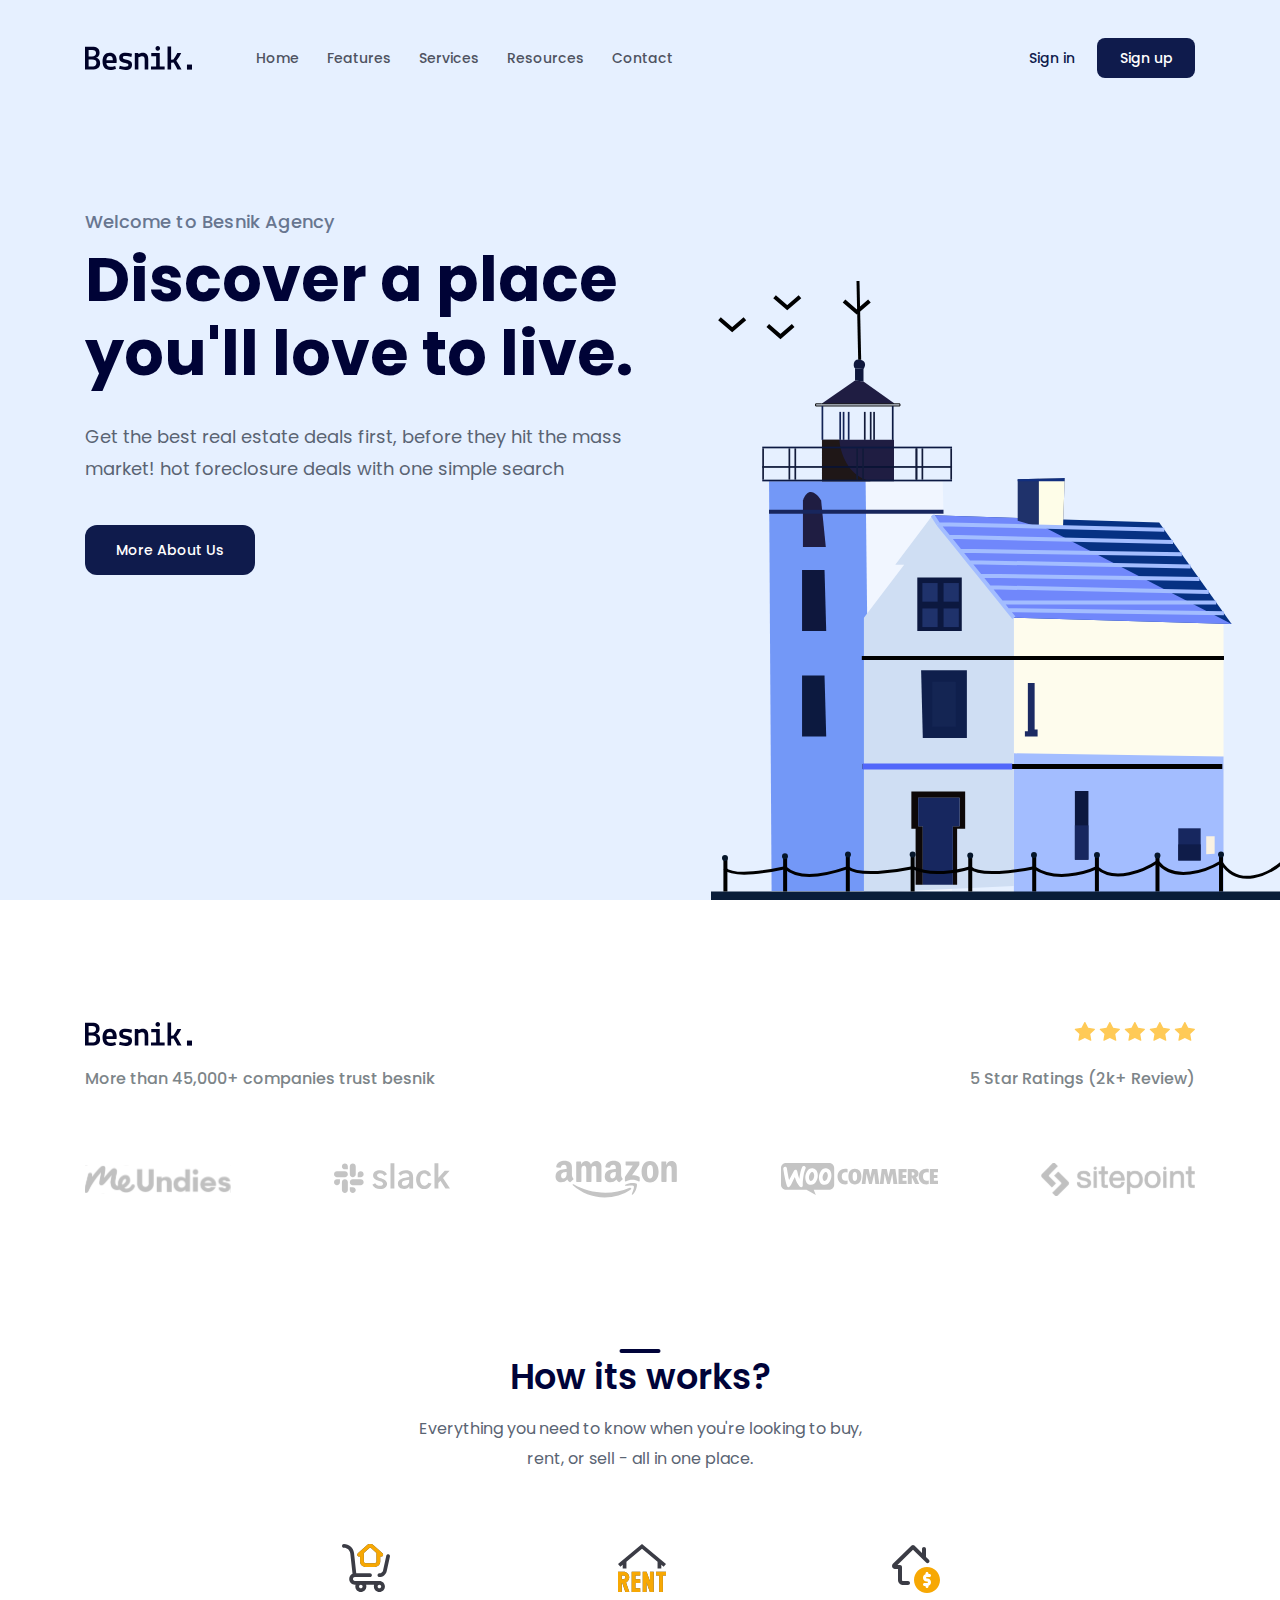
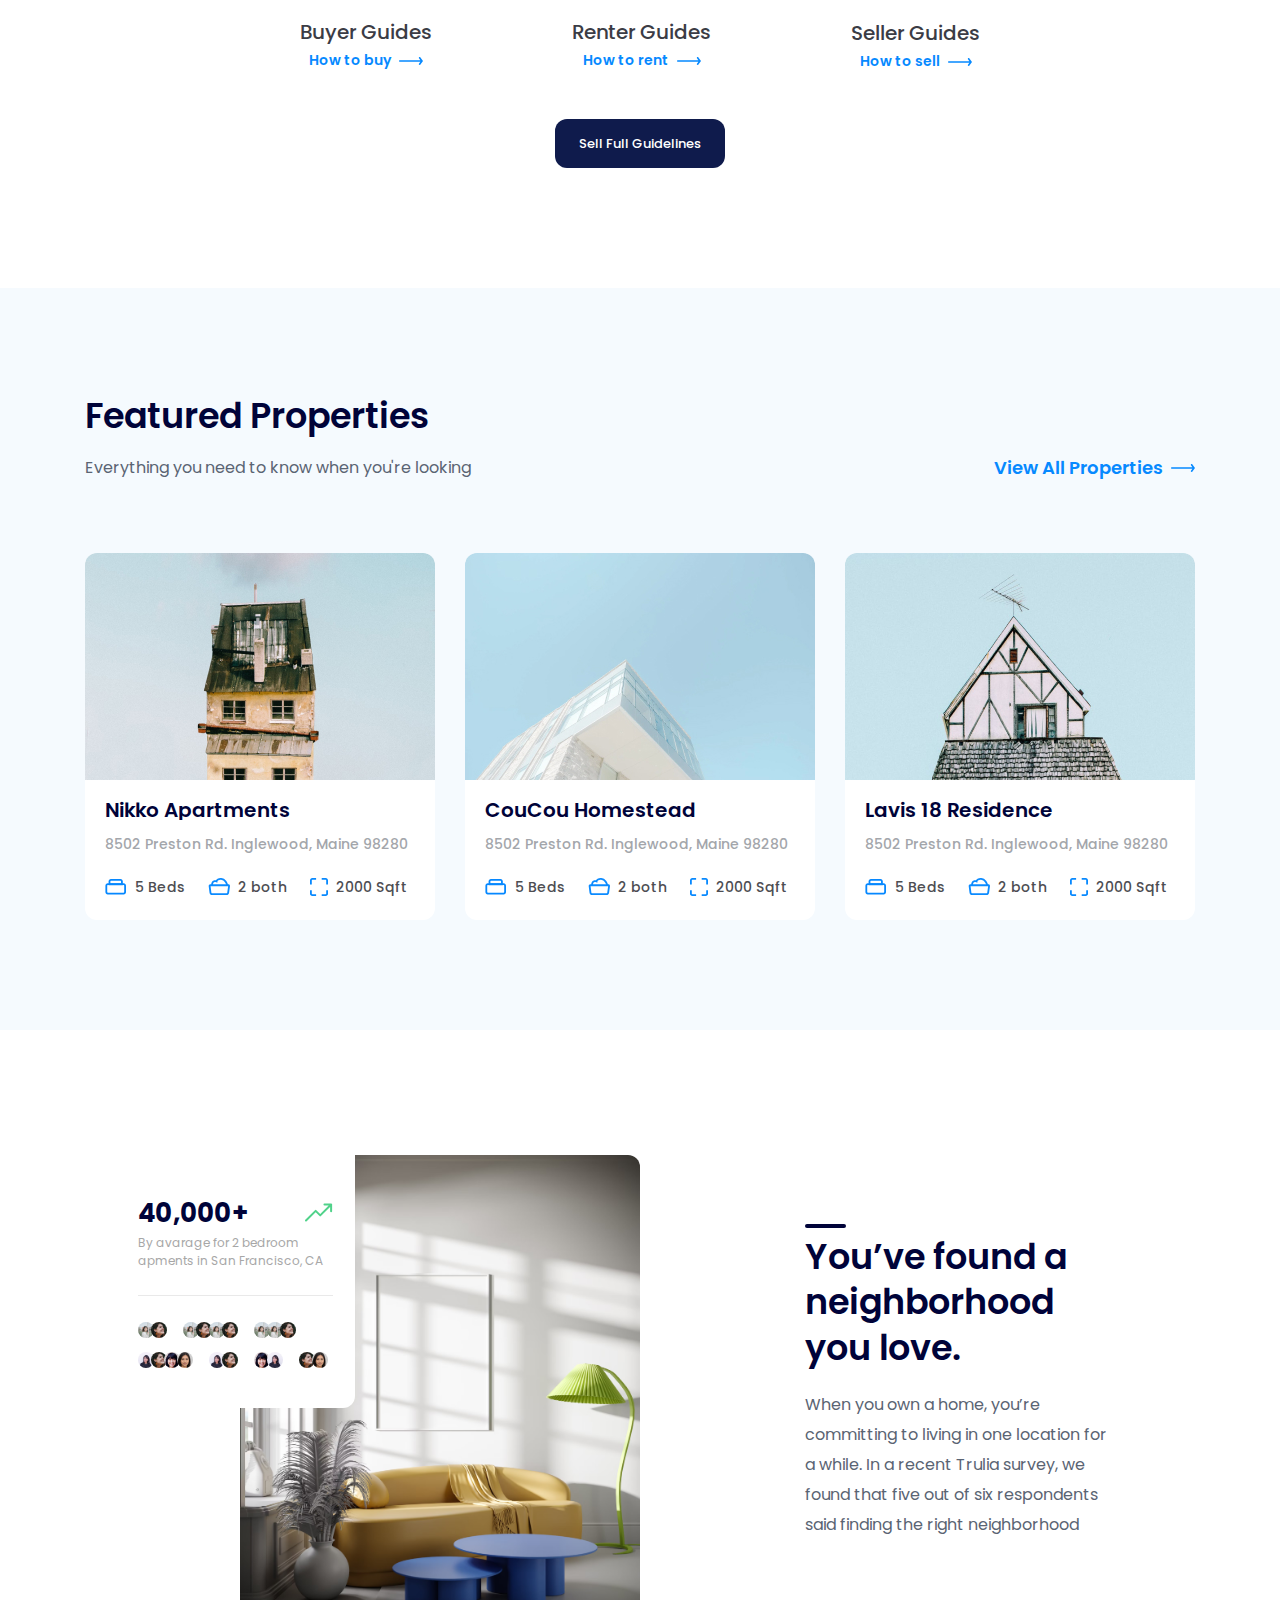
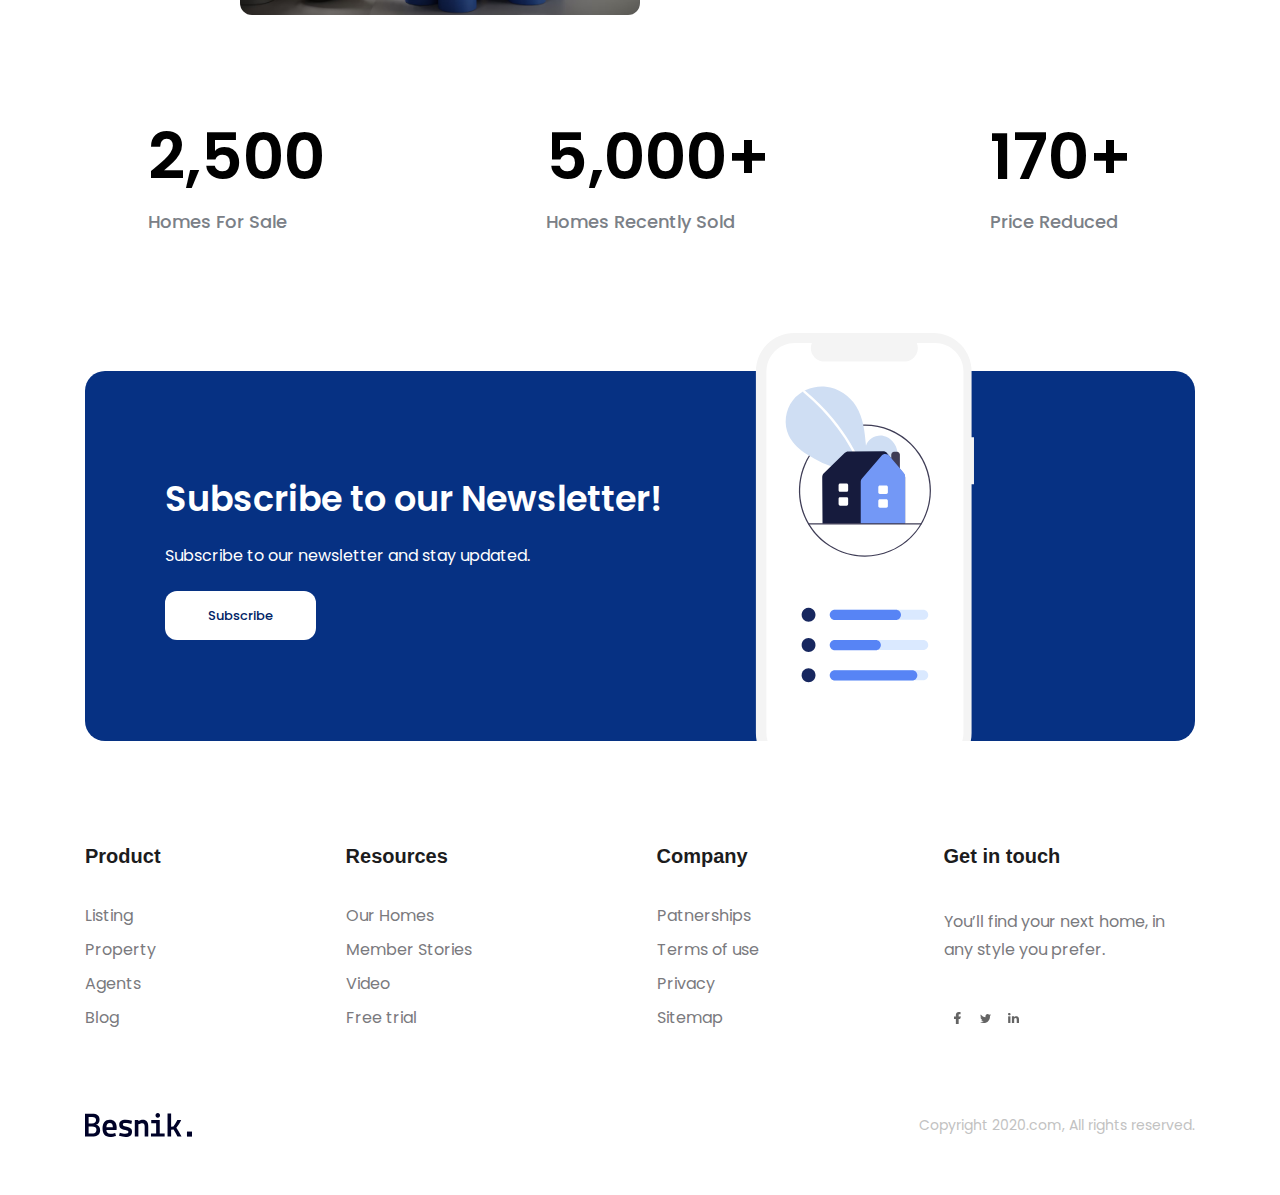
==== index.html @ fb5edfba "fix img tag in clients and home" ====
<!DOCTYPE html>
<html lang="en">
    <head>
        <meta charset="UTF-8" />
        <meta http-equiv="X-UA-Compatible" content="IE=edge" />
        <meta name="viewport" content="width=device-width, initial-scale=1.0" />
        <title>F8 Project 01</title>
        <link rel="stylesheet" href="./assets/css/reset.css" />
        <link rel="stylesheet" href="./assets/fonts/stylesheet.css" />
        <link rel="preconnect" href="https://fonts.googleapis.com">
        <link rel="preconnect" href="https://fonts.gstatic.com" crossorigin>
        <link href="https://fonts.googleapis.com/css2?family=Poppins:wght@700&display=swap" rel="stylesheet">
        <link rel="stylesheet" href="./assets/css/style.css" />
    </head>
    <body>
        <main>
            <!-- Header -->
            <header class="header">
                <div class="content">
                    <nav class="navbar">
                        <!-- Logo -->
                        <img src="./assets/img/Logo.svg" alt="Besnik." />
                        <!-- Navigation -->
                        <ul>
                            <li><a href="#!">Home</a></li>
                            <li><a href="#!">Features</a></li>
                            <li><a href="#!">Services</a></li>
                            <li><a href="#!">Resources</a></li>
                            <li><a href="#!">Contact</a></li>
                        </ul>
                        <!-- Action -->
                        <div class="actions">
                            <a href="#!" class="action-link">Sign in</a>
                            <a href="#!" class="btn action-btn">Sign up</a>
                        </div>
                    </nav>
                    <div class="hero">
                        <div class="info">
                            <p class="sub-title">Welcome to Besnik Agency</p>
                            <h1 class="title">
                                Discover a place you'll love to live.
                            </h1>
                            <p class="desc">
                                Get the best real estate deals first, before
                                they hit the mass market! hot foreclosure deals
                                with one simple search
                            </p>
                            <!-- call to action -->
                            <a href="#!" class="btn hero-cta">More About Us</a>
                        </div>
                        <img
                            src="./assets/img/hero-img.svg"
                            alt="Discover a place you'll love to live."
                            class="hero-img"
                        />
                    </div>
                </div>
            </header>
            <!-- Client  -->
            <div class="clients">
                <div class="content">
                    <div class="row">
                        <!-- Logo -->
                        <img src="./assets/img/Logo.svg" alt="Besnik" />
                        <!-- Stars -->
                        <div class="star">
                            <img src="./assets/img/star.svg" alt="star" />
                            <img src="./assets/img/star.svg" alt="star" />
                            <img src="./assets/img/star.svg" alt="star" />
                            <img src="./assets/img/star.svg" alt="star" />
                            <img src="./assets/img/star.svg" alt="star" />
                        </div>
                    </div>
                    <div class="row row-desc">
                        <p class="desc">
                            More than 45,000+ companies trust besnik
                        </p>
                        <p class="desc">5 Star Ratings (2k+ Review)</p>
                    </div>
                    <div class="images">
                        <img src="./assets/img/client-1.svg" alt="client-1" />
                        <img src="./assets/img/client-2.svg" alt="client-2" />
                        <img src="./assets/img/client-3.svg" alt="client-3" />
                        <img src="./assets/img/client-4.svg" alt="client-4" />
                        <img src="./assets/img/client-5.svg" alt="client-5" />
                    </div>
                </div>
            </div>
            <!-- Guides -->
            <div class="guides">
                <div class="content">
                    <h2 class="sub-title">How its works?</h2>
                    <p class="desc">
                        Everything you need to know when you're looking to buy,
                        rent, or sell - all in one place.
                    </p>

                    <!-- list guide -->
                    <ul class="list-guide">
                        <li class="guide-item">
                            <img
                                src="./assets/img/icon-1.svg"
                                alt="Buyer"
                                class="icon"
                            />
                            <h3 class="title">Buyer Guides</h3>
                            <a href="#!" class="link"
                                ><span>
                                    How to buy
                                    <img
                                        src="./assets/img/arrow.svg"
                                        alt="arrow"
                                        class="arrow"
                                    /> </span
                            ></a>
                        </li>
                        <li class="guide-item">
                            <img
                                src="./assets/img/icon-2.svg"
                                alt="Renter"
                                class="icon"
                            />
                            <h3 class="title">Renter Guides</h3>
                            <a href="#!" class="link"
                                ><span>
                                    How to rent
                                    <img
                                        src="./assets/img/arrow.svg"
                                        alt="arrow"
                                        class="arrow"
                                    /> </span
                            ></a>
                        </li>
                        <li class="guide-item">
                            <img
                                src="./assets/img/icon-3.svg"
                                alt="Seller"
                                class="icon"
                            />
                            <h3 class="title">Seller Guides</h3>
                            <a href="#!" class="link">
                                <span>How to sell</span>
                                <img
                                    src="./assets/img/arrow.svg"
                                    alt="arrow"
                                    class="arrow"
                                />
                            </a>
                        </li>
                    </ul>
                    <div class="guide-cta">
                        <a href="#!" class="btn">Sell Full Guidelines</a>
                    </div>
                </div>
            </div>
            <!-- Featured -->
            <div class="featured">
                <div class="content">
                    <header>
                        <h2 class="title">Featured Properties</h2>
                        <div class="row">
                            <p class="desc">
                                Everything you need to know when you're looking
                            </p>
                            <a href="#!" class="link"
                                ><span> View All Properties </span>
                                <img
                                    src="./assets/img/arrow.svg"
                                    alt="arrow"
                                    class="arrow"
                            /></a>
                        </div>
                    </header>
                    <div class="list">
                        <!-- Featured item 1 -->
                        <div class="item">
                            <a href="#!"
                                ><img
                                    src="./assets/img/info-1.jpg"
                                    alt="info"
                                    class="thumb"
                            /></a>
                            <div class="body">
                                <h3 class="sub-title line-clamp">
                                    Nikko Apartments
                                </h3>
                                <p class="desc line-clamp">
                                    8502 Preston Rd. Inglewood, Maine 98280
                                </p>
                                <div class="info">
                                    <img
                                        src="./assets/img/info-icon-1.svg"
                                        alt=""
                                        class="icon"
                                    />
                                    <span class="label">5 Beds</span>
                                    <img
                                        src="./assets/img/info-icon-2.svg"
                                        alt=""
                                        class="icon"
                                    />
                                    <span class="label">2 both</span>
                                    <img
                                        src="./assets/img/info-icon-3.svg"
                                        alt=""
                                        class="icon"
                                    />
                                    <span class="label">2000 Sqft</span>
                                </div>
                            </div>
                        </div>
                        <!-- Featured item 2 -->
                        <div class="item">
                            <a href="#!"
                                ><img
                                    src="./assets/img/info-2.jpg"
                                    alt="info"
                                    class="thumb"
                            /></a>
                            <div class="body">
                                <h3 class="sub-title line-clamp">
                                    CouCou Homestead
                                </h3>
                                <p class="desc line-clamp">
                                    8502 Preston Rd. Inglewood, Maine 98280
                                </p>
                                <div class="info">
                                    <img
                                        src="./assets/img/info-icon-1.svg"
                                        alt=""
                                        class="icon"
                                    />
                                    <span class="label">5 Beds</span>
                                    <img
                                        src="./assets/img/info-icon-2.svg"
                                        alt=""
                                        class="icon"
                                    />
                                    <span class="label">2 both</span>
                                    <img
                                        src="./assets/img/info-icon-3.svg"
                                        alt=""
                                        class="icon"
                                    />
                                    <span class="label">2000 Sqft</span>
                                </div>
                            </div>
                        </div>
                        <!-- Featured item 3 -->
                        <div class="item">
                            <a href="#!"
                                ><img
                                    src="./assets/img/info-3.jpg"
                                    alt="info"
                                    class="thumb"
                            /></a>
                            <div class="body">
                                <h3 class="sub-title line-clamp">
                                    Lavis 18 Residence
                                </h3>
                                <p class="desc line-clamp">
                                    8502 Preston Rd. Inglewood, Maine 98280
                                </p>
                                <div class="info">
                                    <img
                                        src="./assets/img/info-icon-1.svg"
                                        alt=""
                                        class="icon"
                                    />
                                    <span class="label">5 Beds</span>
                                    <img
                                        src="./assets/img/info-icon-2.svg"
                                        alt=""
                                        class="icon"
                                    />
                                    <span class="label">2 both</span>
                                    <img
                                        src="./assets/img/info-icon-3.svg"
                                        alt=""
                                        class="icon"
                                    />
                                    <span class="label">2000 Sqft</span>
                                </div>
                            </div>
                        </div>
                    </div>
                </div>
            </div>
            <!-- Stats -->
            <div class="stats">
                <div class="content">
                    <div class="row">
                        <div class="img-block">
                            <img
                                class="image"
                                src="./assets/img/stats.jpg"
                                alt="You’ve found a neighborhood you love."
                            />
                            <!-- Trend -->
                            <div class="stats-trend">
                                <div class="row">
                                    <strong class="value">40,000+</strong>
                                    <img
                                        src="./assets/img/arrow-trend-up.svg"
                                        alt="arrow trend up"
                                        class="icon"
                                    />
                                </div>
                                <p class="desc">
                                    By avarage for 2 bedroom apments in San
                                    Francisco, CA
                                </p>
                                <div class="seperate"></div>
                                <div class="avatar-block">
                                    <div class="avatar-group">
                                        <img
                                            src="./assets/img/avt-1.jpg"
                                            alt="avatar"
                                            class="avatar"
                                        />
                                        <img
                                            src="./assets/img/avt-2.jpg"
                                            alt="avatar"
                                            class="avatar"
                                        />
                                    </div>

                                    <div class="avatar-group">
                                        <img
                                            src="./assets/img/avt-1.jpg"
                                            alt="avatar"
                                            class="avatar"
                                        />
                                        <img
                                            src="./assets/img/avt-2.jpg"
                                            alt="avatar"
                                            class="avatar"
                                        />
                                        <img
                                            src="./assets/img/avt-1.jpg"
                                            alt="avatar"
                                            class="avatar"
                                        />
                                        <img
                                            src="./assets/img/avt-2.jpg"
                                            alt="avatar"
                                            class="avatar"
                                        />
                                    </div>

                                    <div class="avatar-group">
                                        <img
                                            src="./assets/img/avt-1.jpg"
                                            alt="avatar"
                                            class="avatar"
                                        />
                                        <img
                                            src="./assets/img/avt-1.jpg"
                                            alt="avatar"
                                            class="avatar"
                                        />
                                        <img
                                            src="./assets/img/avt-2.jpg"
                                            alt="avatar"
                                            class="avatar"
                                        />
                                    </div>

                                    <div class="avatar-group">
                                        <img
                                            src="./assets/img/avt-4.jpg"
                                            alt="avatar"
                                            class="avatar"
                                        />
                                        <img
                                            src="./assets/img/avt-2.jpg"
                                            alt="avatar"
                                            class="avatar"
                                        />
                                        <img
                                            src="./assets/img/avt-5.jpg"
                                            alt="avatar"
                                            class="avatar"
                                        />
                                        <img
                                            src="./assets/img/avt-3.jpg"
                                            alt="avatar"
                                            class="avatar"
                                        />
                                    </div>

                                    <div class="avatar-group">
                                        <img
                                            src="./assets/img/avt-4.jpg"
                                            alt="avatar"
                                            class="avatar"
                                        />
                                        <img
                                            src="./assets/img/avt-2.jpg"
                                            alt="avatar"
                                            class="avatar"
                                        />
                                    </div>

                                    <div class="avatar-group">
                                        <img
                                            src="./assets/img/avt-5.jpg"
                                            alt="avatar"
                                            class="avatar"
                                        />
                                        <img
                                            src="./assets/img/avt-4.jpg"
                                            alt="avatar"
                                            class="avatar"
                                        />
                                    </div>

                                    <div class="avatar-group">
                                        <img
                                            src="./assets/img/avt-2.jpg"
                                            alt="avatar"
                                            class="avatar"
                                        />
                                        <img
                                            src="./assets/img/avt-3.jpg"
                                            alt="avatar"
                                            class="avatar"
                                        />
                                    </div>
                                </div>
                            </div>
                        </div>
                        <div class="info">
                            <h2 class="sub-title">
                                You’ve found a neighborhood you love.
                            </h2>
                            <p class="desc">
                                When you own a home, you’re committing to living
                                in one location for a while. In a recent Trulia
                                survey, we found that five out of six
                                respondents said finding the right neighborhood
                            </p>
                        </div>
                    </div>
                    <div class="row row-qty">
                        <div class="qty-item">
                            <strong class="qty">2,500</strong>
                            <p class="qty-desc">Homes For Sale</p>
                        </div>
                        <div class="qty-item">
                            <strong class="qty">5,000+</strong>
                            <p class="qty-desc">Homes Recently Sold</p>
                        </div>
                        <div class="qty-item">
                            <strong class="qty">170+</strong>
                            <p class="qty-desc">Price Reduced</p>
                        </div>
                    </div>
                </div>
            </div>
            <!-- Subscription -->
            <div class="subscription">
                <div class="content">
                    <div class="body">
                        <div class="info">
                            <h2 class="sub-title">
                                Subscribe to our Newsletter!
                            </h2>
                            <p class="desc">
                                Subscribe to our newsletter and stay updated.
                            </p>
                            <a href="#!" class="btn">Subscribe</a>
                        </div>
                        <img
                            src="./assets/img/home-subcribe.svg"
                            alt="subscription"
                            class="image"
                        />
                    </div>
                </div>
            </div>
            <!-- Footer -->
            <div class="footer">
                <div class="content">
                    <div class="row row-top">
                        <!-- Product column -->
                        <div class="column">
                            <h3 class="heading">Product</h3>
                            <ul class="list">
                                <li class="item">
                                    <a href="#!">Listing</a>
                                </li>
                                <li class="item">
                                    <a href="#!">Property</a>
                                </li>
                                <li class="item">
                                    <a href="#!">Agents</a>
                                </li>
                                <li class="item">
                                    <a href="#!">Blog</a>
                                </li>
                            </ul>
                        </div>
                        <!-- Resources column -->
                        <div class="column">
                            <h3 class="heading">Resources</h3>
                            <ul class="list">
                                <li class="item">
                                    <a href="">Our Homes</a>
                                </li>
                                <li class="item">
                                    <a href="">Member Stories</a>
                                </li>
                                <li class="item">
                                    <a href="">Video</a>
                                </li>
                                <li class="item">
                                    <a href="">Free trial</a>
                                </li>
                            </ul>
                        </div>
                        <!-- Company column -->
                        <div class="column">
                            <h3 class="heading">Company</h3>
                            <ul class="list">
                                <li class="item">
                                    <a href="">Patnerships</a>
                                </li>
                                <li class="item">
                                    <a href="">Terms of use</a>
                                </li>
                                <li class="item">
                                    <a href="">Privacy</a>
                                </li>
                                <li class="item">
                                    <a href="">Sitemap</a>
                                </li>
                            </ul>
                        </div>
                        <!-- Get in touch column -->
                        <div class="column">
                            <h3 class="heading">Get in touch</h3>
                            <p class="desc">
                                You’ll find your next home, in any style you
                                prefer.
                            </p>
                            <div class="social">
                                <a href="#!" class="social-link"
                                    ><img
                                        src="./assets/img/facebook-icon.svg"
                                        alt="facebook"
                                /></a>
                                <a href="#!" class="social-link"
                                    ><img
                                        src="./assets/img/twitter-icon.svg"
                                        alt="twitter"
                                /></a>
                                <a href="#!" class="social-link"
                                    ><img
                                        src="./assets/img/lindedin-icon.svg"
                                        alt="lindedin"
                                /></a>
                            </div>
                        </div>
                    </div>
                    <div class="row row-bottom">
                        <img src="./assets/img/Logo.svg" alt="Besnik" class="logo">
                            <p class="copyright">Copyright 2020.com, All rights reserved.</p>
                        </img>
                    </div>
                </div>
            </div>
        </main>
    </body>
</html>
---- assets/fonts/stylesheet.css ----
/* Poppins */
@font-face {
    font-family: "Poppins";
    src: url("Poppins/Poppins-Bold.woff2") format("woff2"),
        url("Poppins/Poppins-Bold.woff") format("woff");
    font-weight: bold;
    font-style: normal;
    font-display: swap;
}

@font-face {
    font-family: "Poppins";
    src: url("Poppins/Poppins-Black.woff2") format("woff2"),
        url("Poppins/Poppins-Black.woff") format("woff");
    font-weight: 900;
    font-style: normal;
    font-display: swap;
}

@font-face {
    font-family: "Poppins";
    src: url("Poppins/Poppins-BlackItalic.woff2") format("woff2"),
        url("Poppins/Poppins-BlackItalic.woff") format("woff");
    font-weight: 900;
    font-style: italic;
    font-display: swap;
}

@font-face {
    font-family: "Poppins";
    src: url("Poppins/Poppins-Light.woff2") format("woff2"),
        url("Poppins/Poppins-Light.woff") format("woff");
    font-weight: 300;
    font-style: normal;
    font-display: swap;
}

@font-face {
    font-family: "Poppins";
    src: url("Poppins/Poppins-ExtraLightItalic.woff2") format("woff2"),
        url("Poppins/Poppins-ExtraLightItalic.woff") format("woff");
    font-weight: 200;
    font-style: italic;
    font-display: swap;
}

@font-face {
    font-family: "Poppins";
    src: url("Poppins/Poppins-BoldItalic.woff2") format("woff2"),
        url("Poppins/Poppins-BoldItalic.woff") format("woff");
    font-weight: bold;
    font-style: italic;
    font-display: swap;
}

@font-face {
    font-family: "Poppins";
    src: url("Poppins/Poppins-ExtraLight.woff2") format("woff2"),
        url("Poppins/Poppins-ExtraLight.woff") format("woff");
    font-weight: 200;
    font-style: normal;
    font-display: swap;
}

@font-face {
    font-family: "Poppins";
    src: url("Poppins/Poppins-Medium.woff2") format("woff2"),
        url("Poppins/Poppins-Medium.woff") format("woff");
    font-weight: 500;
    font-style: normal;
    font-display: swap;
}

@font-face {
    font-family: "Poppins";
    src: url("Poppins/Poppins-ExtraBold.woff2") format("woff2"),
        url("Poppins/Poppins-ExtraBold.woff") format("woff");
    font-weight: bold;
    font-style: normal;
    font-display: swap;
}

@font-face {
    font-family: "Poppins";
    src: url("Poppins/Poppins-LightItalic.woff2") format("woff2"),
        url("Poppins/Poppins-LightItalic.woff") format("woff");
    font-weight: 300;
    font-style: italic;
    font-display: swap;
}

@font-face {
    font-family: "Poppins";
    src: url("Poppins/Poppins-Italic.woff2") format("woff2"),
        url("Poppins/Poppins-Italic.woff") format("woff");
    font-weight: normal;
    font-style: italic;
    font-display: swap;
}

@font-face {
    font-family: "Poppins";
    src: url("Poppins/Poppins-ExtraBoldItalic.woff2") format("woff2"),
        url("Poppins/Poppins-ExtraBoldItalic.woff") format("woff");
    font-weight: bold;
    font-style: italic;
    font-display: swap;
}

@font-face {
    font-family: "Poppins";
    src: url("Poppins/Poppins-SemiBoldItalic.woff2") format("woff2"),
        url("Poppins/Poppins-SemiBoldItalic.woff") format("woff");
    font-weight: 600;
    font-style: italic;
    font-display: swap;
}

@font-face {
    font-family: "Poppins";
    src: url("Poppins/Poppins-Thin.woff2") format("woff2"),
        url("Poppins/Poppins-Thin.woff") format("woff");
    font-weight: 100;
    font-style: normal;
    font-display: swap;
}

@font-face {
    font-family: "Poppins";
    src: url("Poppins/Poppins-ThinItalic.woff2") format("woff2"),
        url("Poppins/Poppins-ThinItalic.woff") format("woff");
    font-weight: 100;
    font-style: italic;
    font-display: swap;
}

@font-face {
    font-family: "Poppins";
    src: url("Poppins/Poppins-Regular.woff2") format("woff2"),
        url("Poppins/Poppins-Regular.woff") format("woff");
    font-weight: normal;
    font-style: normal;
    font-display: swap;
}

@font-face {
    font-family: "Poppins";
    src: url("Poppins/Poppins-SemiBold.woff2") format("woff2"),
        url("Poppins/Poppins-SemiBold.woff") format("woff");
    font-weight: 600;
    font-style: normal;
    font-display: swap;
}

@font-face {
    font-family: "Poppins";
    src: url("Poppins/Poppins-MediumItalic.woff2") format("woff2"),
        url("Poppins/Poppins-MediumItalic.woff") format("woff");
    font-weight: 500;
    font-style: italic;
    font-display: swap;
}
---- assets/css/style.css ----
* {
    box-sizing: border-box;
}
:root {
    --primary-color: #0f1b4c;
}
html {
    font-size: 62.5%;
}
body {
    font-size: 1.6rem;
    font-family: "Poppins", sans-serif;
}
/* Common */
a {
    text-decoration: none;
}

.content {
    width: 1110px;
    max-width: calc(100% - 48px);
    margin-left: auto;
    margin-right: auto;
}

.btn {
    display: inline-block;
    min-width: 98px;
    padding: 18px 16px;
    background: var(--primary-color);
    border-radius: 12px;
    font-weight: 500;
    font-size: 1.4rem;
    text-align: center;
    color: #ffffff;
}
.btn:hover {
    opacity: 0.9;
}
.line-clamp {
    display: -webkit-box;
    -webkit-line-clamp: var(--line-clamp, 2);
    -webkit-box-orient: vertical;
    overflow: hidden;
}
/* --------------- Header --------------------*/
.header {
    background: #e6f0ff;
    height: 100vh;
    position: relative;
}
.navbar {
    display: flex;
    align-items: center;
    padding-top: 38px;
}
.navbar ul {
    display: flex;
    margin-left: 50px;
}
.actions {
    margin-left: auto;
}

.navbar ul a {
    font-weight: 500;
    font-size: 1.4rem;
    color: #4f5361;
    padding: 8px 14px;
}
.navbar ul a:hover {
    text-decoration: underline;
}
.navbar .action-link {
    font-weight: 500;
    font-size: 1.4rem;
    color: var(--primary-color);
}
.navbar .action-btn {
    padding: 13px 16px;
    margin-left: 18px;
    border-radius: 8px;
}
.hero {
    margin-top: 130px;
}
.hero .info {
    width: 51%;
}
.hero .sub-title {
    font-weight: 500;
    font-size: 1.8rem;
    line-height: 1.5;
    letter-spacing: 0.01em;
    color: #687690;
}
.hero .title {
    font-weight: 700;
    font-size: 6.2rem;
    line-height: 1.19;
    color: #000336;
    margin-top: 8px;
}
.hero .desc {
    font-weight: 400;
    font-size: 1.8rem;
    line-height: 1.78;
    color: #5a6473;
    margin-top: 30px;
}
.hero-cta {
    margin-top: 40px;
    min-width: 170px;
}
.hero-img {
    position: absolute;
    right: calc((100vw - 1110px) / 2 - 100px);
    bottom: 0;
}
/* --------------- Clients --------------------*/
.clients {
    margin-top: 79px;
    padding: 43px 0 41px;
}

.clients .row {
    display: flex;
    justify-content: space-between;
}
.clients .desc {
    color: #7d8589;
    font-size: 1.6rem;
    font-weight: 500;
    line-height: 1.25;
}
.clients .row-desc {
    margin-top: 23px;
}
.clients .images {
    margin-top: 70px;
    display: flex;
    justify-content: space-between;
    align-items: center;
}
/* --------------- Guides --------------------*/
.guides {
    margin-top: 40px;
    padding: 79px 0;
}
.guides .sub-title {
    color: #000339;
    text-align: center;
    font-family: Poppins;
    font-size: 3.5rem;
    font-weight: 600;
    line-height: 1; /* 100% */
    position: relative;
}
.guides .sub-title::before {
    content: "";
    display: inline-block;
    width: 41px;
    height: 4px;
    border-radius: 12px;
    background: #000339;
    position: absolute;
    left: 50%;
    transform: translateX(-50%);
    top: -10px;
}
.guides .desc {
    width: 459px;
    max-width: 100%;
    margin: 20px auto 0 auto;
    color: #5a6473;
    text-align: center;
    font-size: 1.6rem;
    font-weight: 400;
    line-height: 1.875; /* 187.5% */
}
.list-guide {
    margin-top: 70px;
    display: flex;
    justify-content: center;
}
.guide-item {
    margin: 0 70px;
    text-align: center;
}
.guide-item .title {
    margin-top: 26px;
    color: #3b3c45;
    font-size: 2rem;
    font-weight: 500;
    line-height: 1.1; /* 110% */
}
.guide-item .link {
    display: inline-block;
    color: #0689ff;
    font-size: 1.4rem;
    font-weight: 600;
    margin-top: 10px;
}
.guide-item .arrow {
    margin-left: 5px;
}
.guide-cta {
    display: flex;
    justify-content: center;
    margin-top: 50px;
}
.guide-cta .btn {
    min-width: 170px;
    color: #fff;
    text-align: center;
    font-size: 1.3rem;
    font-weight: 500;
}
/* --------------- Featured --------------------*/
.featured {
    padding: 110px 0;
    margin-top: 41px;
    background: #f5fafe;
}
.featured .row {
    margin-top: 20px;
    display: flex;
    justify-content: space-between;
}
.featured .title {
    color: #000339;
    font-size: 3.5rem;
    font-weight: 600;
    line-height: 1;
}
.featured .desc {
    color: #5a6473;
    font-size: 1.6rem;
    font-weight: 400;
    line-height: 1.875; /* 187.5% */
}
.featured .link {
    display: flex;
    align-items: center;
    color: #0689ff;
    font-size: 1.8rem;
    font-weight: 600;
}
.featured .link .arrow {
    margin-left: 8px;
}
.featured .list {
    margin-top: 70px;
    display: flex;
    gap: 30px;
}
.featured .item {
    flex: 1;
    background: #fff;
    border-radius: 12px;
}
.featured .item .thumb {
    width: 100%;
    height: 227px;
    object-fit: cover;
    border-top-left-radius: 12px;
    border-top-right-radius: 12px;
}

.featured .item .sub-title {
    color: #000339;
    font-size: 2rem;
    font-weight: 600;
    line-height: 1; /* 100% */
}
.featured .item .body {
    padding: 17px 20px 24px;
}
.featured .item .desc {
    color: #a3a6ab;
    font-size: 1.4rem;
    font-weight: 500;
    margin: 11px 0 21px;
}
.featured .item .info {
    display: flex;
    align-items: center;
}
.featured .item .label {
    color: #4d4d52;
    font-size: 1.4rem;
    font-weight: 500;
    line-height: 1; /* 100% */
    letter-spacing: 0.01em;
    margin-left: 8px;
}
.featured .item .icon {
    margin-left: 23px;
}
.featured .item .icon:first-child {
    margin-left: 0;
}
/* --------------- Stats --------------------*/
.stats {
    margin-top: 75px;
    padding: 50px 0;
}
.stats .content {
    width: 1048px;
}
.stats .row {
    display: flex;
}
.stats .img-block,
.stats .info {
    width: 50%;
}
.stats .img-block .image {
    width: 400px;
    height: 460px;
    object-fit: cover;
    border-radius: 12px;
    display: block;
    margin-left: auto;
}
.stats .info {
    padding: 79px 0 0 165px;
}
.stats .info .sub-title {
    color: #000339;
    font-size: 3.5rem;
    font-weight: 600;
    line-height: 1.29; /* 128.571% */
    width: 269px;
    margin-bottom: 20px;
    position: relative;
}
.stats .info .sub-title::before {
    content: "";
    border-radius: 12px;
    background: #000339;
    width: 41px;
    height: 4px;
    display: block;
    position: absolute;
    left: 0;
    top: -10px;
}
.stats .info .desc {
    color: #5a6473;
    font-size: 1.6rem;
    font-weight: 400;
    line-height: 1.875; /* 187.5% */
    width: 309px;
}
.stats .img-block {
    position: relative;
}
.stats .img-block .stats-trend {
    position: absolute;
    top: 0;
    left: 0;
    width: 239px;
    border-radius: 0px 0px 12px 12px;
    background: #fff;
    padding: 45px 22px 40px;
}
.stats .value {
    color: #000339;
    font-size: 2.6rem;
    font-weight: 700;
    line-height: 1; /* 100% */
    letter-spacing: 0.26px;
}
.stats .stats-trend .icon {
    margin-left: auto;
}
.stats .stats-trend .desc {
    margin-top: 8px;
    color: #a7a7a7;
    font-size: 1.2rem;
    font-weight: 400;
    line-height: 1.5; /* 150% */
}
.stats .stats-trend .seperate {
    margin-top: 25px;
    height: 1.2px;
    background: #e9e9e9;
}
.stats .avatar-block {
    display: flex;
    margin-top: 26px;
    gap: 14px 16px;
    flex-wrap: wrap;
}
.stats .avatar-group {
    display: flex;
}
.stats .avatar {
    width: 16px;
    height: 16px;
    object-fit: cover;
    border-radius: 50%;
    margin-left: -3px;
}
.stats .avatar:first-child {
    margin-left: 0;
}
.stats .row-qty {
    margin-top: 110px;
    justify-content: space-between;
    padding: 0 32px;
}
.stats .qty {
    color: #000;
    font-size: 6.4rem;
    font-weight: 600;
}
.stats .qty-desc {
    margin-top: 24px;
    color: #7b8087;
    font-size: 1.8rem;
    font-weight: 500;
}
/* --------------- Subscription --------------------*/
.subscription {
    margin-top: 90px;
}
.subscription .body {
    display: flex;
    align-items: center;
    height: 370px;
    border-radius: 20px;
    background: #063183;
    position: relative;
}
.subscription .info {
    padding: 0 80px;
    width: 671px;
    max-width: 100%;
}
.subscription .sub-title {
    color: #fff;
    font-size: 3.5rem;
    font-weight: 600;
    line-height: 1.5;
}
.subscription .desc {
    color: #fff;
    font-size: 1.6rem;
    font-weight: 400;
    line-height: 1.875; /* 187.5% */
    margin-top: 15px;
}
.subscription .btn {
    background: #fff;
    min-width: 151px;
    color: #002366;
    text-align: center;
    font-size: 1.3rem;
    font-weight: 500;
    margin-top: 20px;
}
.subscription .image {
    position: absolute;
    bottom: 0;
    right: 221px;
}
/* --------------- Footer --------------------*/
.footer {
    margin-top: 55px;
    padding: 50px 0 58px;
}
.footer .row {
    display: flex;
}
.footer .row-top {
    gap: 185px;
}
.footer .row-top .heading {
    color: #1c1c1d;
    font-family: "Lato", sans-serif;
    font-size: 2rem;
    font-weight: 700;
}
.footer .row-top .list,
.footer .row-top .desc {
    margin-top: 42px;
}
.footer .row-top .item {
    margin-top: 18px;
}
.footer .row-top a {
    white-space: nowrap;
}
.footer .row-top a,
.footer .row-top .desc {
    color: #7a7a7e;
    font-size: 1.6rem;
    font-weight: 400;
}
.footer .row-top .desc {
    margin-bottom: 40px;
    line-height: 1.75; /* 175% */
}
.footer .social {
    display: flex;
}
.footer .social-link {
    display: flex;
    justify-content: center;
    align-items: center;
    width: 28px;
    height: 28px;
    border-radius: 5px;
}
.footer .social-link:hover {
    opacity: 0.8;
    background: rgb(168, 120, 120);
}
.footer .row-bottom {
    margin-top: 81px;
    display: flex;
    align-items: center;
    justify-content: space-between;
}
.footer .row-bottom .copyright {
    color: #c2c2c2;
    font-size: 1.4rem;
    font-weight: 400;
}
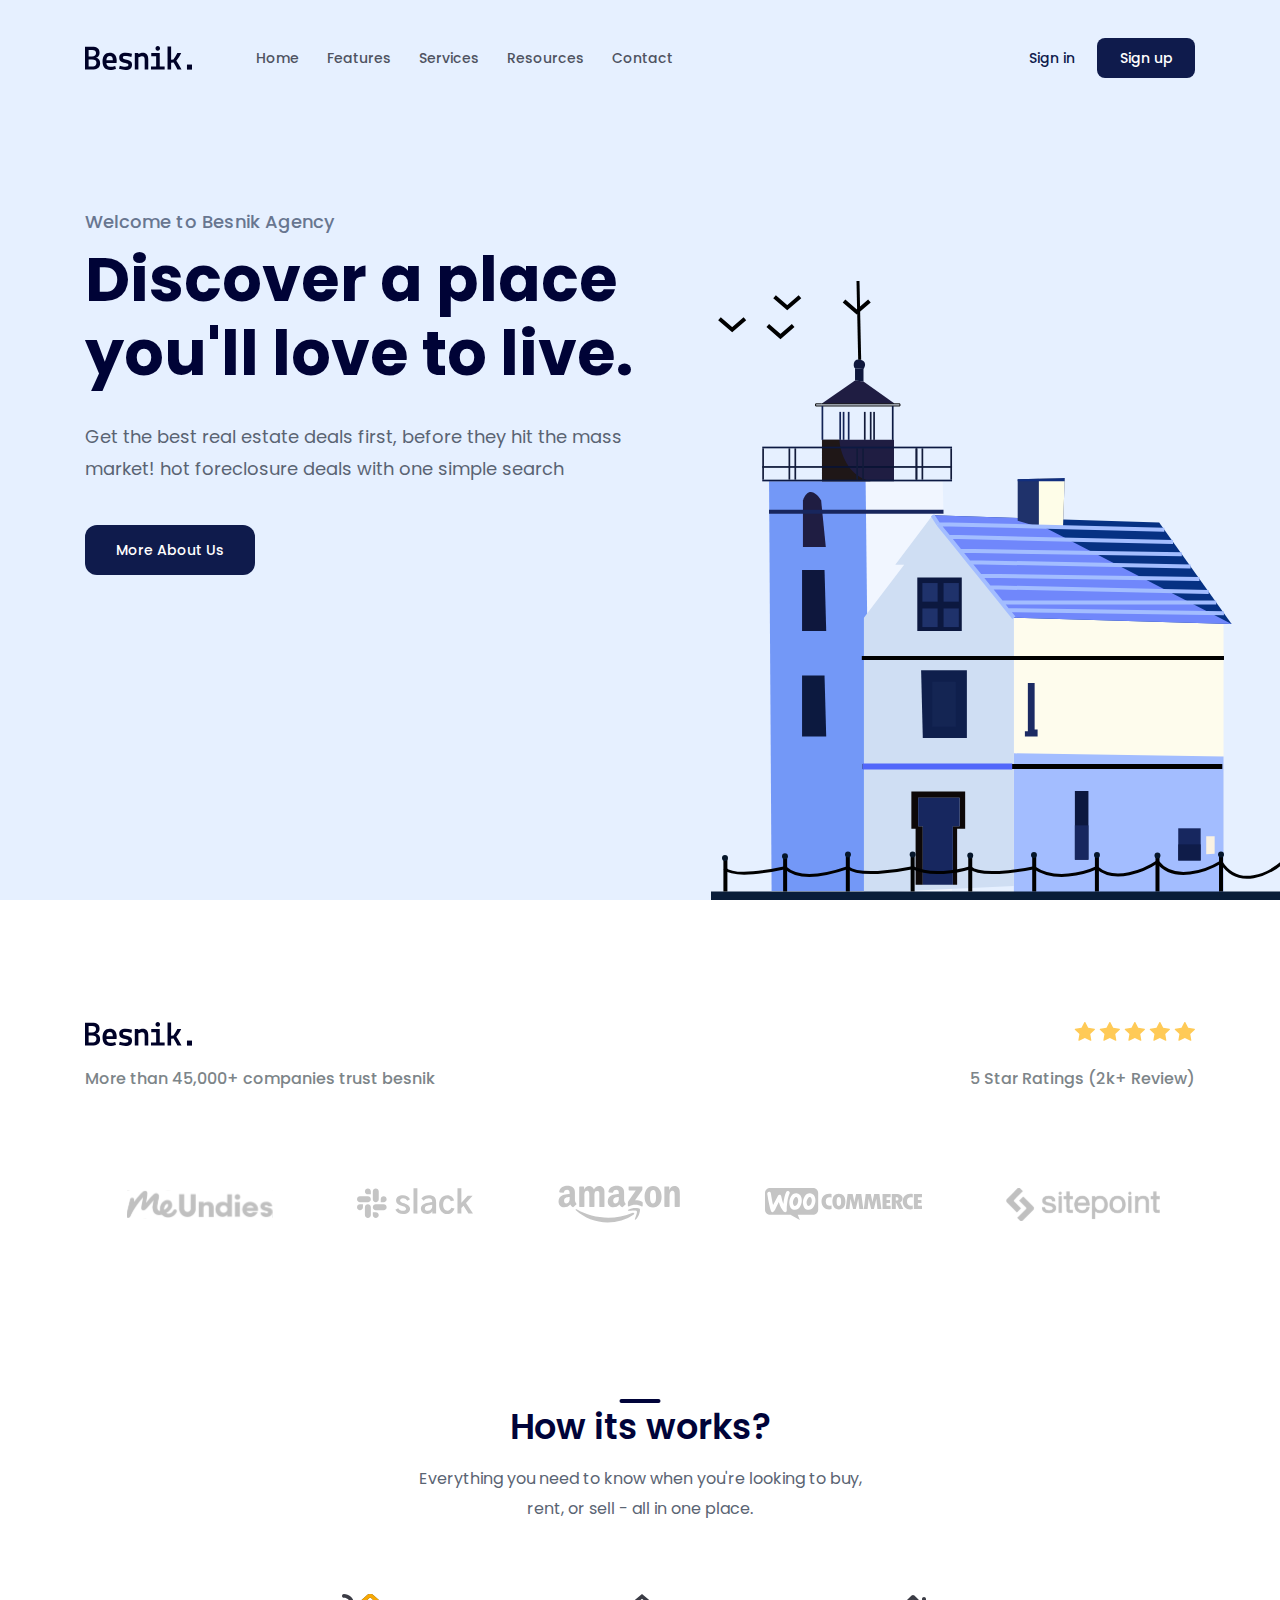
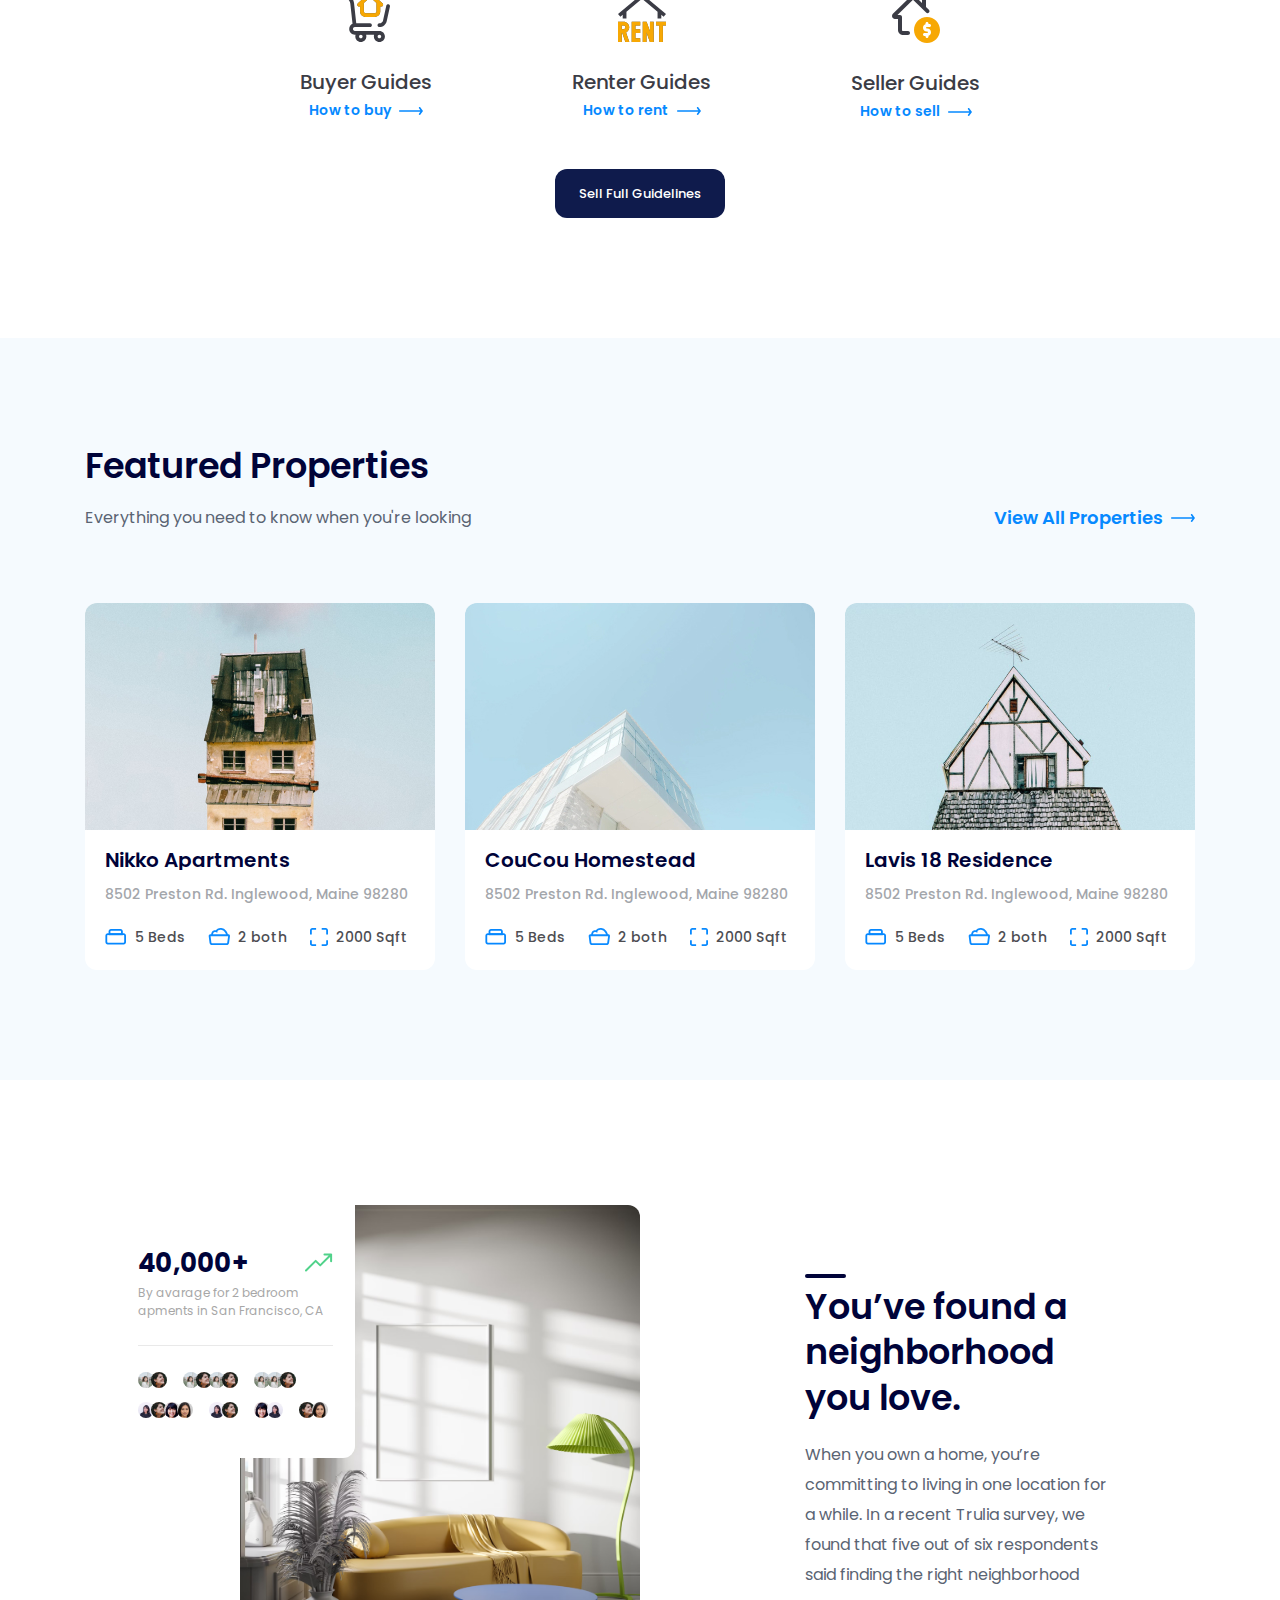
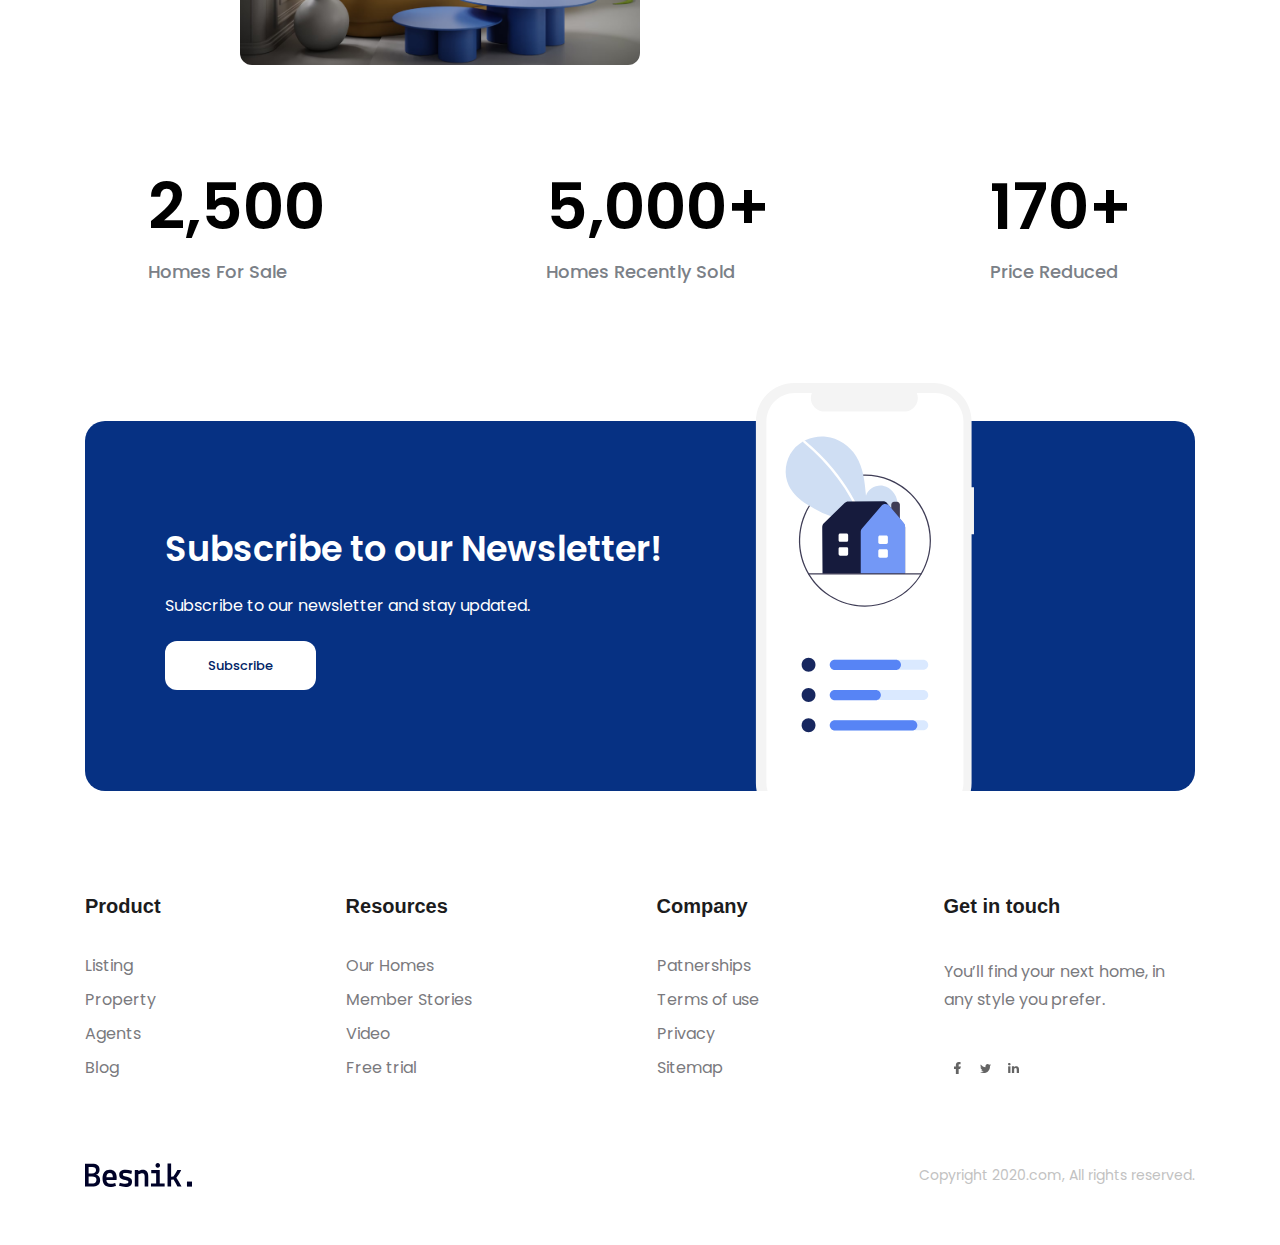
==== commit fa1d8568: "fix bug phần client" ====
--- a/index.html
+++ b/index.html
@@ -78,11 +78,21 @@
                         <p class="desc">5 Star Ratings (2k+ Review)</p>
                     </div>
                     <div class="images">
-                        <img src="./assets/img/client-1.svg" alt="client-1" />
-                        <img src="./assets/img/client-2.svg" alt="client-2" />
-                        <img src="./assets/img/client-3.svg" alt="client-3" />
-                        <img src="./assets/img/client-4.svg" alt="client-4" />
-                        <img src="./assets/img/client-5.svg" alt="client-5" />
+                        <a href="#!">
+                            <img src="./assets/img/client-1.svg" alt="client-1" />
+                        </a>
+                        <a href="#!">
+                            <img src="./assets/img/client-2.svg" alt="client-2" />
+                        </a>
+                        <a href="#!">
+                            <img src="./assets/img/client-3.svg" alt="client-3" />
+                        </a>
+                        <a href="#!">
+                            <img src="./assets/img/client-4.svg" alt="client-4" />
+                        </a>
+                        <a href="#!">
+                            <img src="./assets/img/client-5.svg" alt="client-5" />
+                        </a>
                     </div>
                 </div>
             </div>
--- a/assets/css/style.css
+++ b/assets/css/style.css
@@ -141,6 +141,15 @@
     display: flex;
     justify-content: space-between;
     align-items: center;
+}
+.clients .images a {
+    padding: 0 42px;
+    height: 90px;
+    display: flex;
+    align-items: center;
+}
+.clients .images a:hover {
+    box-shadow: 0px 10px 20px rgba(0, 0, 0, 0.1);
 }
 /* --------------- Guides --------------------*/
 .guides {
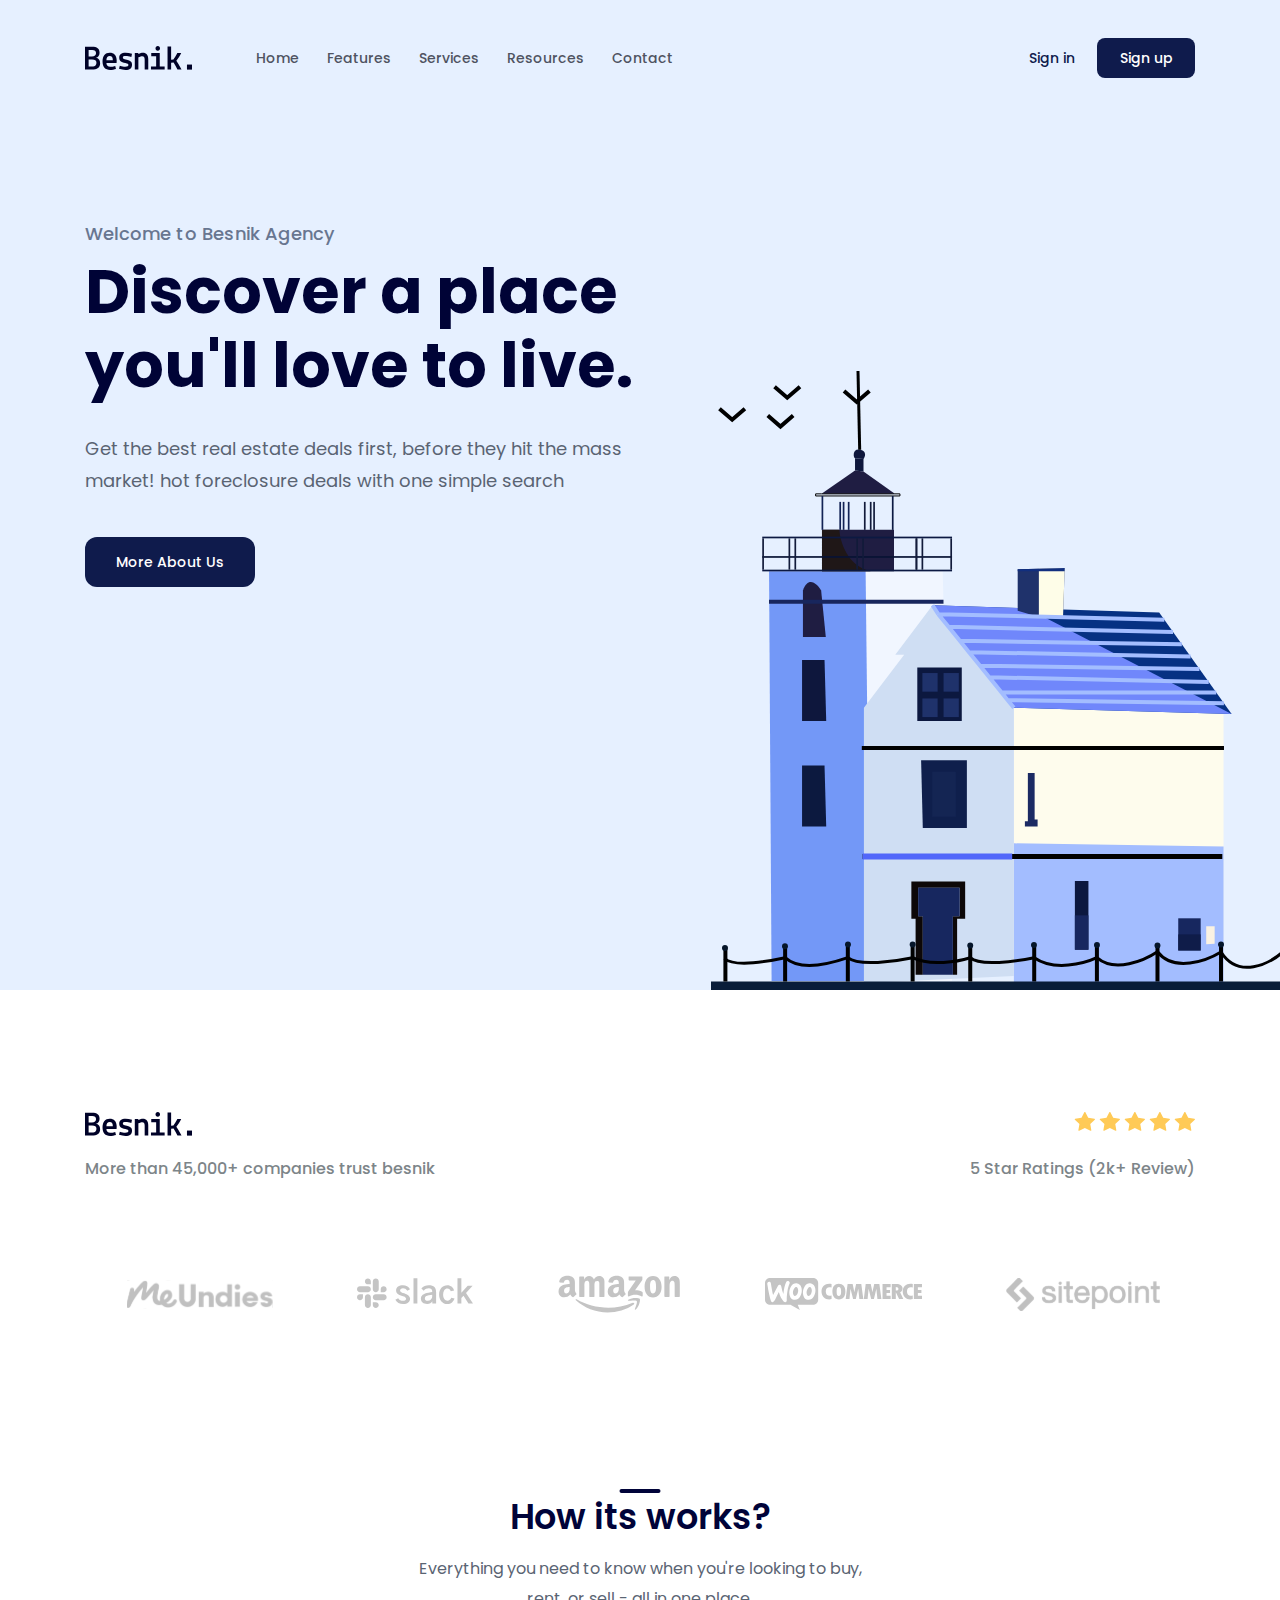
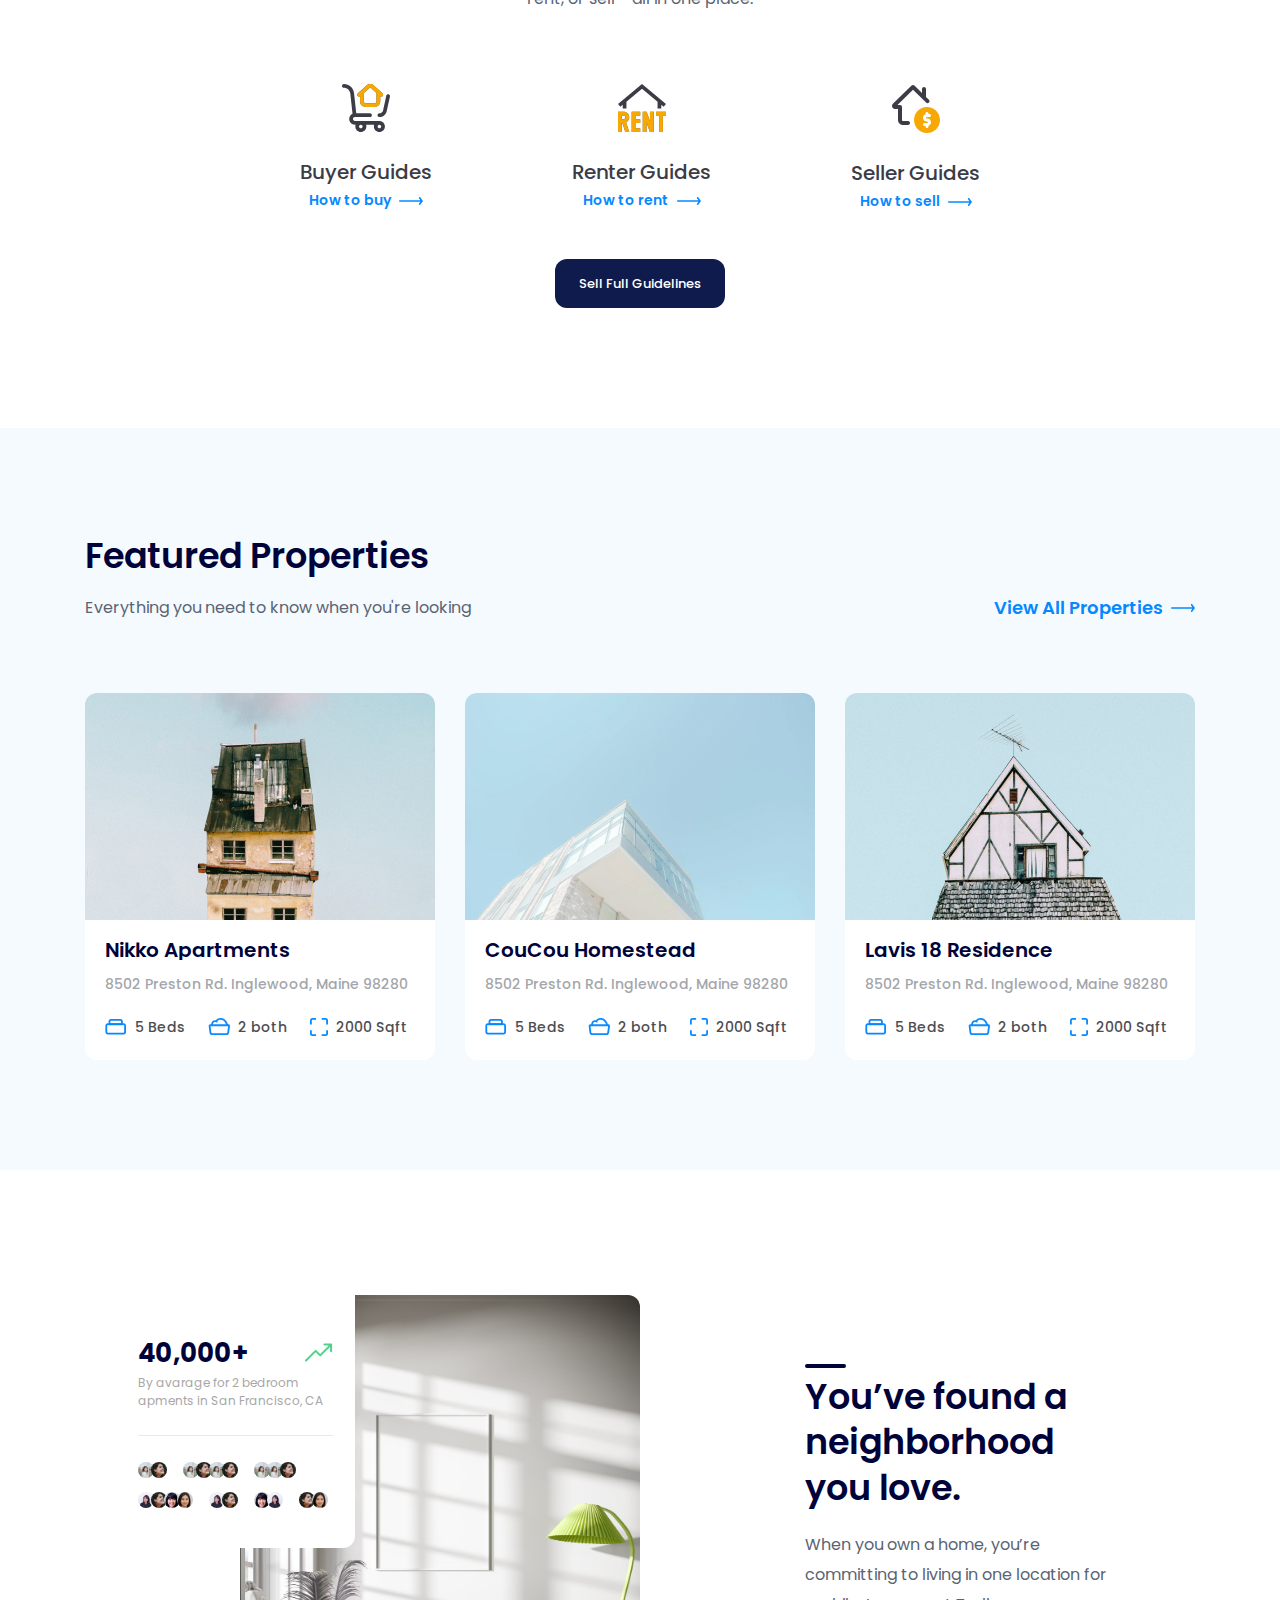
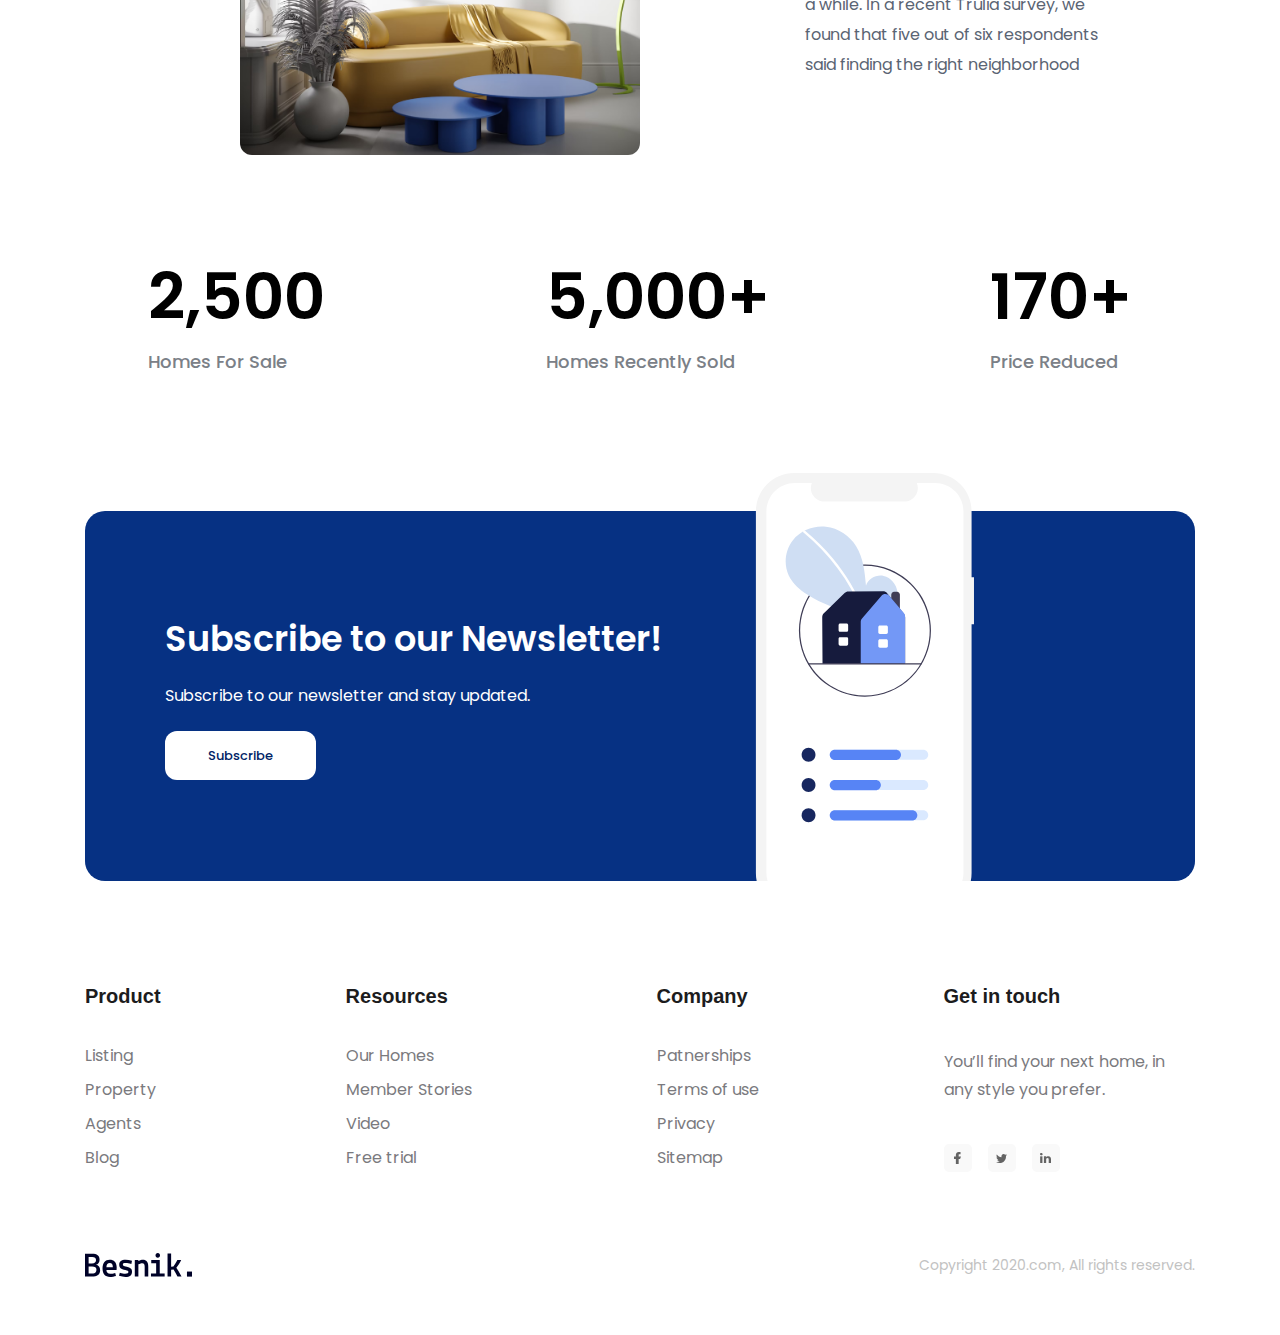
==== commit 4e49297e: "Cải thiện phần Header" ====
--- a/index.html
+++ b/index.html
@@ -14,8 +14,7 @@
     </head>
     <body>
         <main>
-            <!-- Header -->
-            <header class="header">
+            <header class="fixed-header">
                 <div class="content">
                     <nav class="navbar">
                         <!-- Logo -->
@@ -34,6 +33,11 @@
                             <a href="#!" class="btn action-btn">Sign up</a>
                         </div>
                     </nav>
+                </div>
+            </header>
+            <!-- Header -->
+            <div class="hero-wrap">
+                <div class="content">
                     <div class="hero">
                         <div class="info">
                             <p class="sub-title">Welcome to Besnik Agency</p>
@@ -55,7 +59,7 @@
                         />
                     </div>
                 </div>
-            </header>
+            </div>
             <!-- Client  -->
             <div class="clients">
                 <div class="content">
--- a/assets/css/style.css
+++ b/assets/css/style.css
@@ -44,15 +44,24 @@
     overflow: hidden;
 }
 /* --------------- Header --------------------*/
-.header {
+.fixed-header {
+    background: #e6f0ff;
+    padding-top: 26px;
+    position: sticky;
+    top: -26px;
+    z-index: 5;
+}
+.hero-wrap {
     background: #e6f0ff;
     height: 100vh;
     position: relative;
+    display: flex;
+    flex-direction: column;
 }
 .navbar {
     display: flex;
     align-items: center;
-    padding-top: 38px;
+    padding: 12px 0;
 }
 .navbar ul {
     display: flex;
@@ -522,6 +531,8 @@
     width: 28px;
     height: 28px;
     border-radius: 5px;
+    background: #f9f9f9;
+    margin-right: 16px;
 }
 .footer .social-link:hover {
     opacity: 0.8;
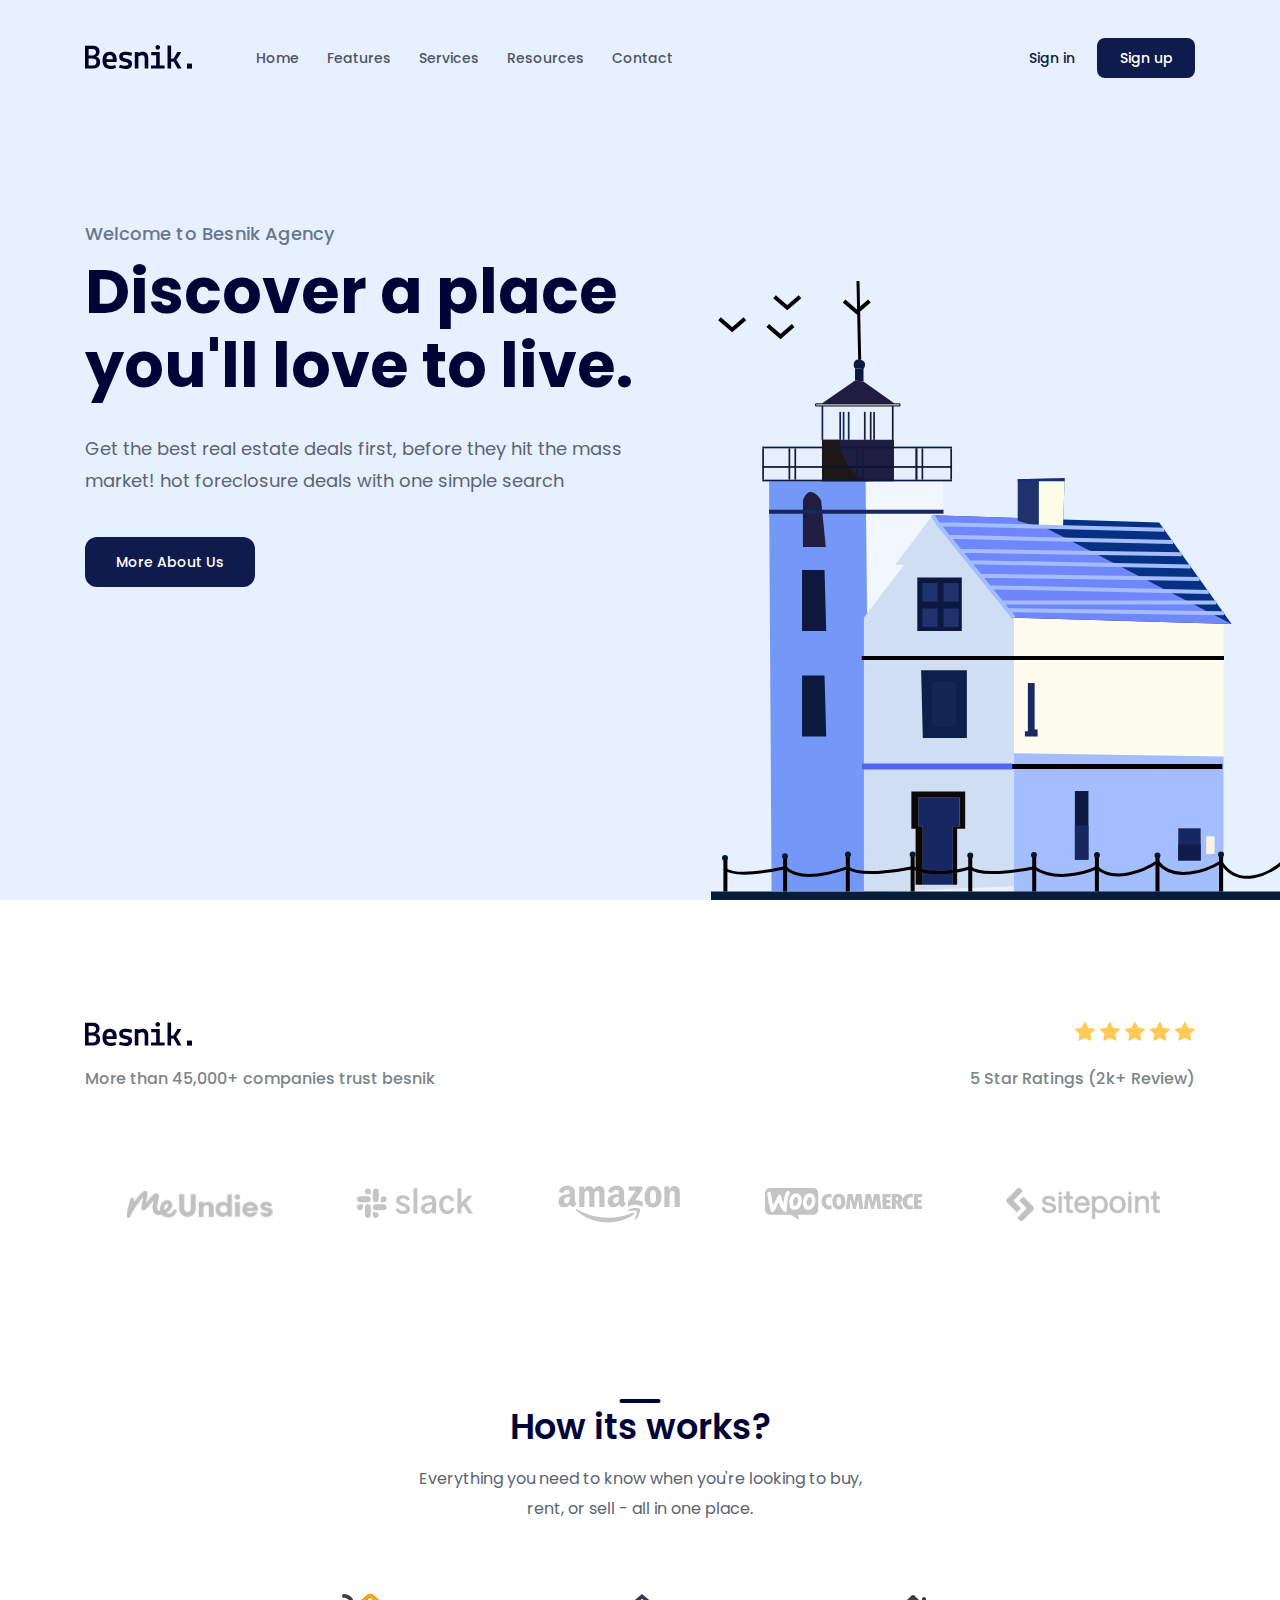
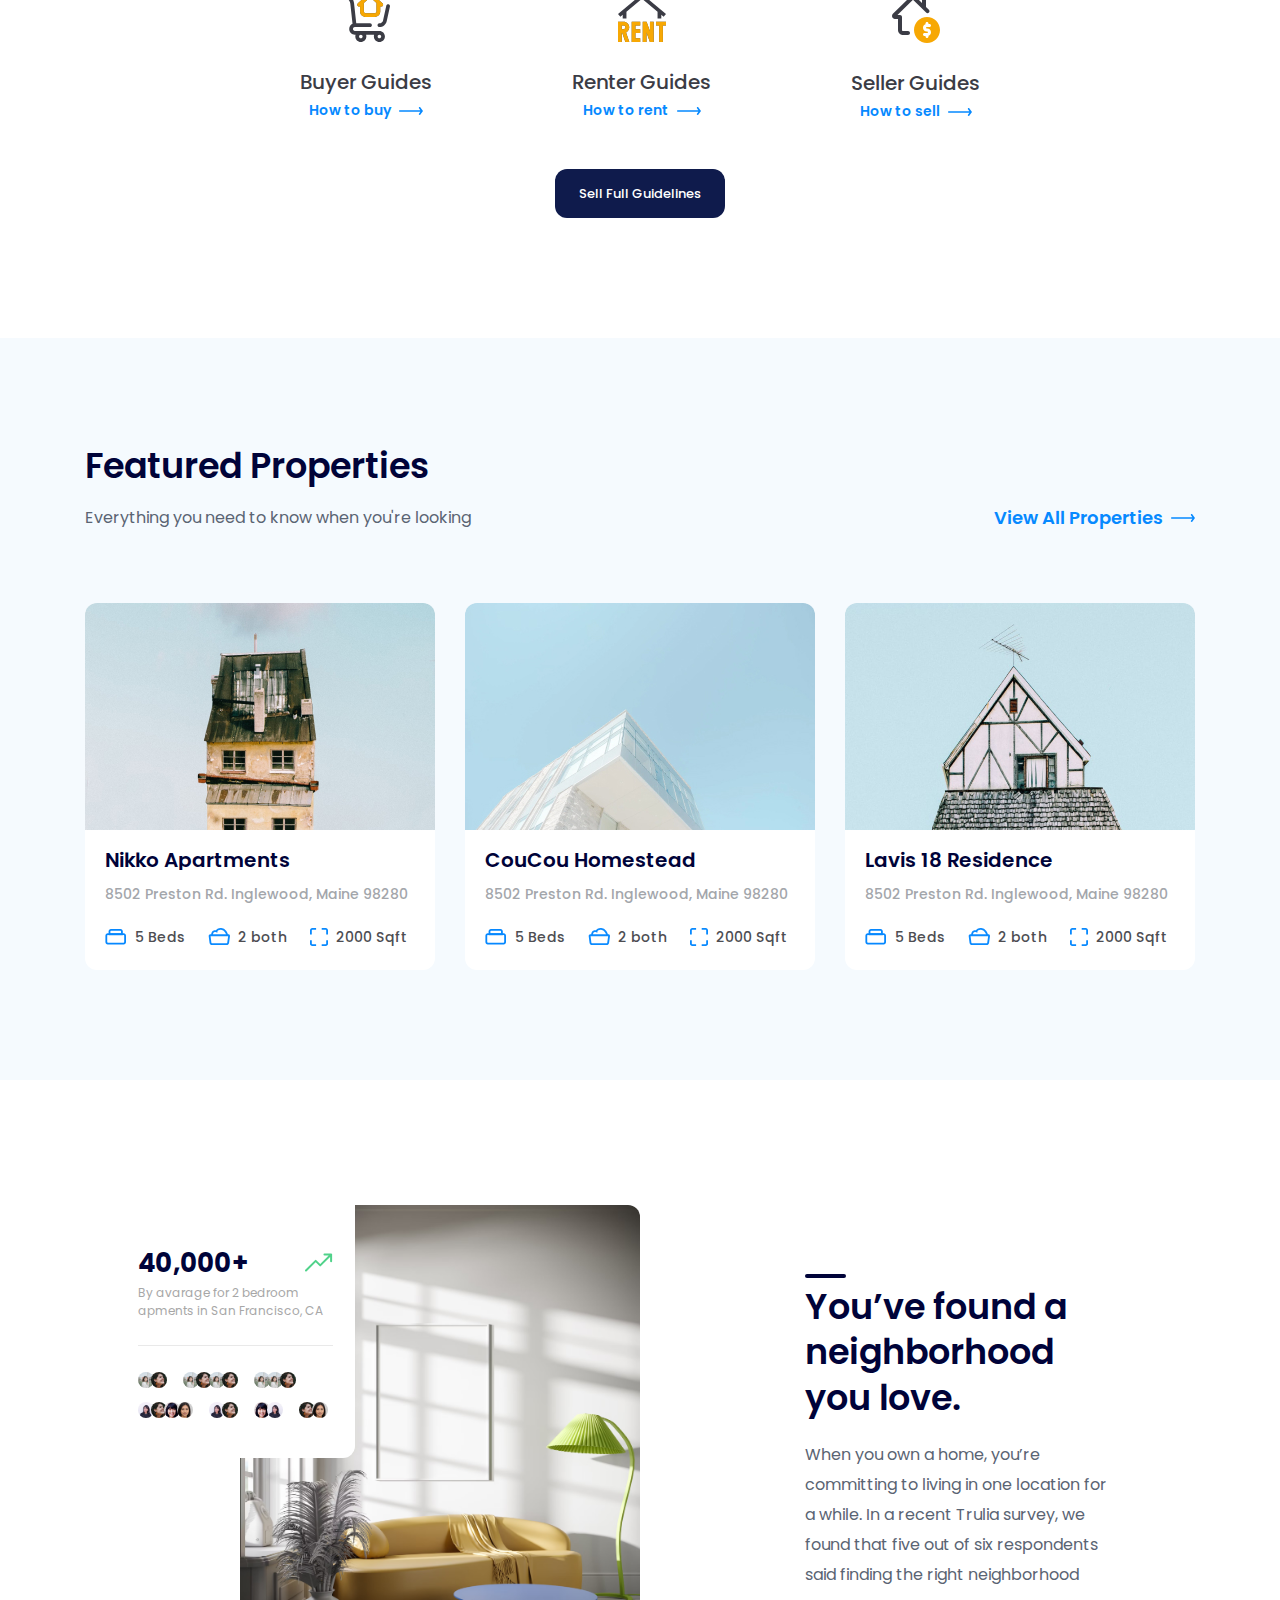
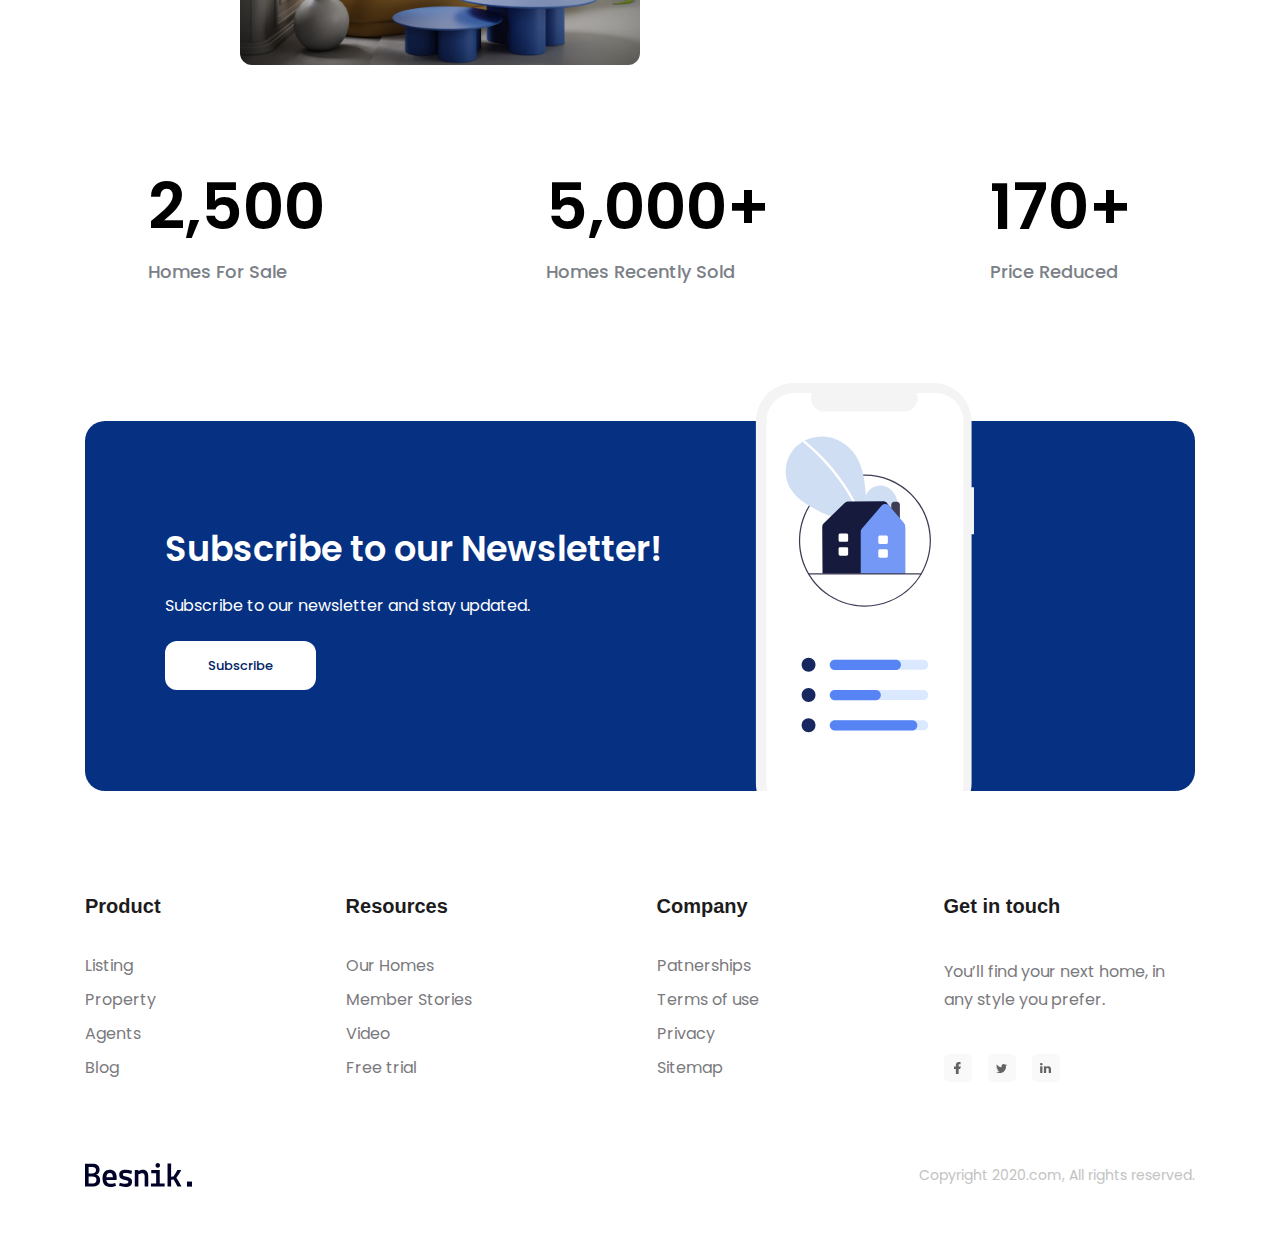
==== commit 3c65066e: "fix bug logo" ====
--- a/index.html
+++ b/index.html
@@ -18,7 +18,7 @@
                 <div class="content">
                     <nav class="navbar">
                         <!-- Logo -->
-                        <img src="./assets/img/Logo.svg" alt="Besnik." />
+                        <a href="/"><img src="./assets/img/Logo.svg" alt="Besnik." /></a>
                         <!-- Navigation -->
                         <ul>
                             <li><a href="#!">Home</a></li>
--- a/assets/css/style.css
+++ b/assets/css/style.css
@@ -53,7 +53,7 @@
 }
 .hero-wrap {
     background: #e6f0ff;
-    height: 100vh;
+    height: calc(100vh - 90px);
     position: relative;
     display: flex;
     flex-direction: column;
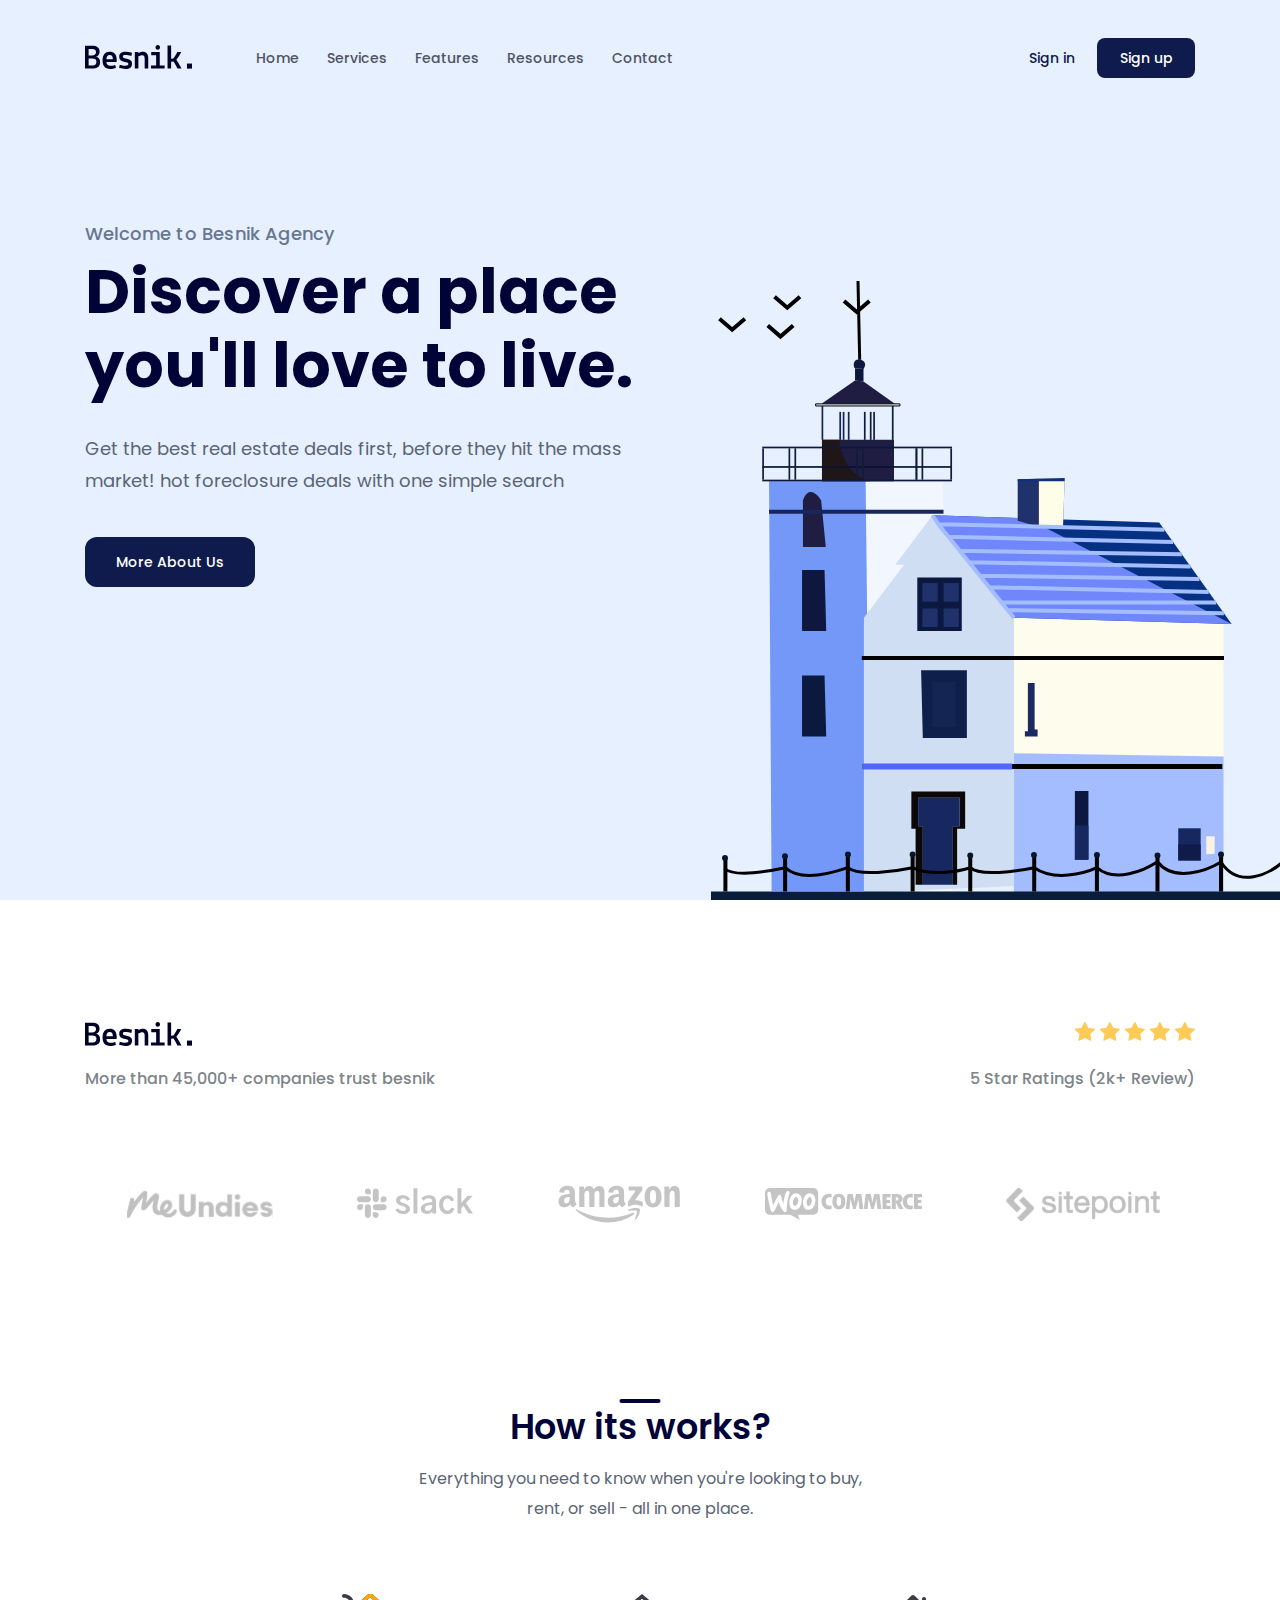
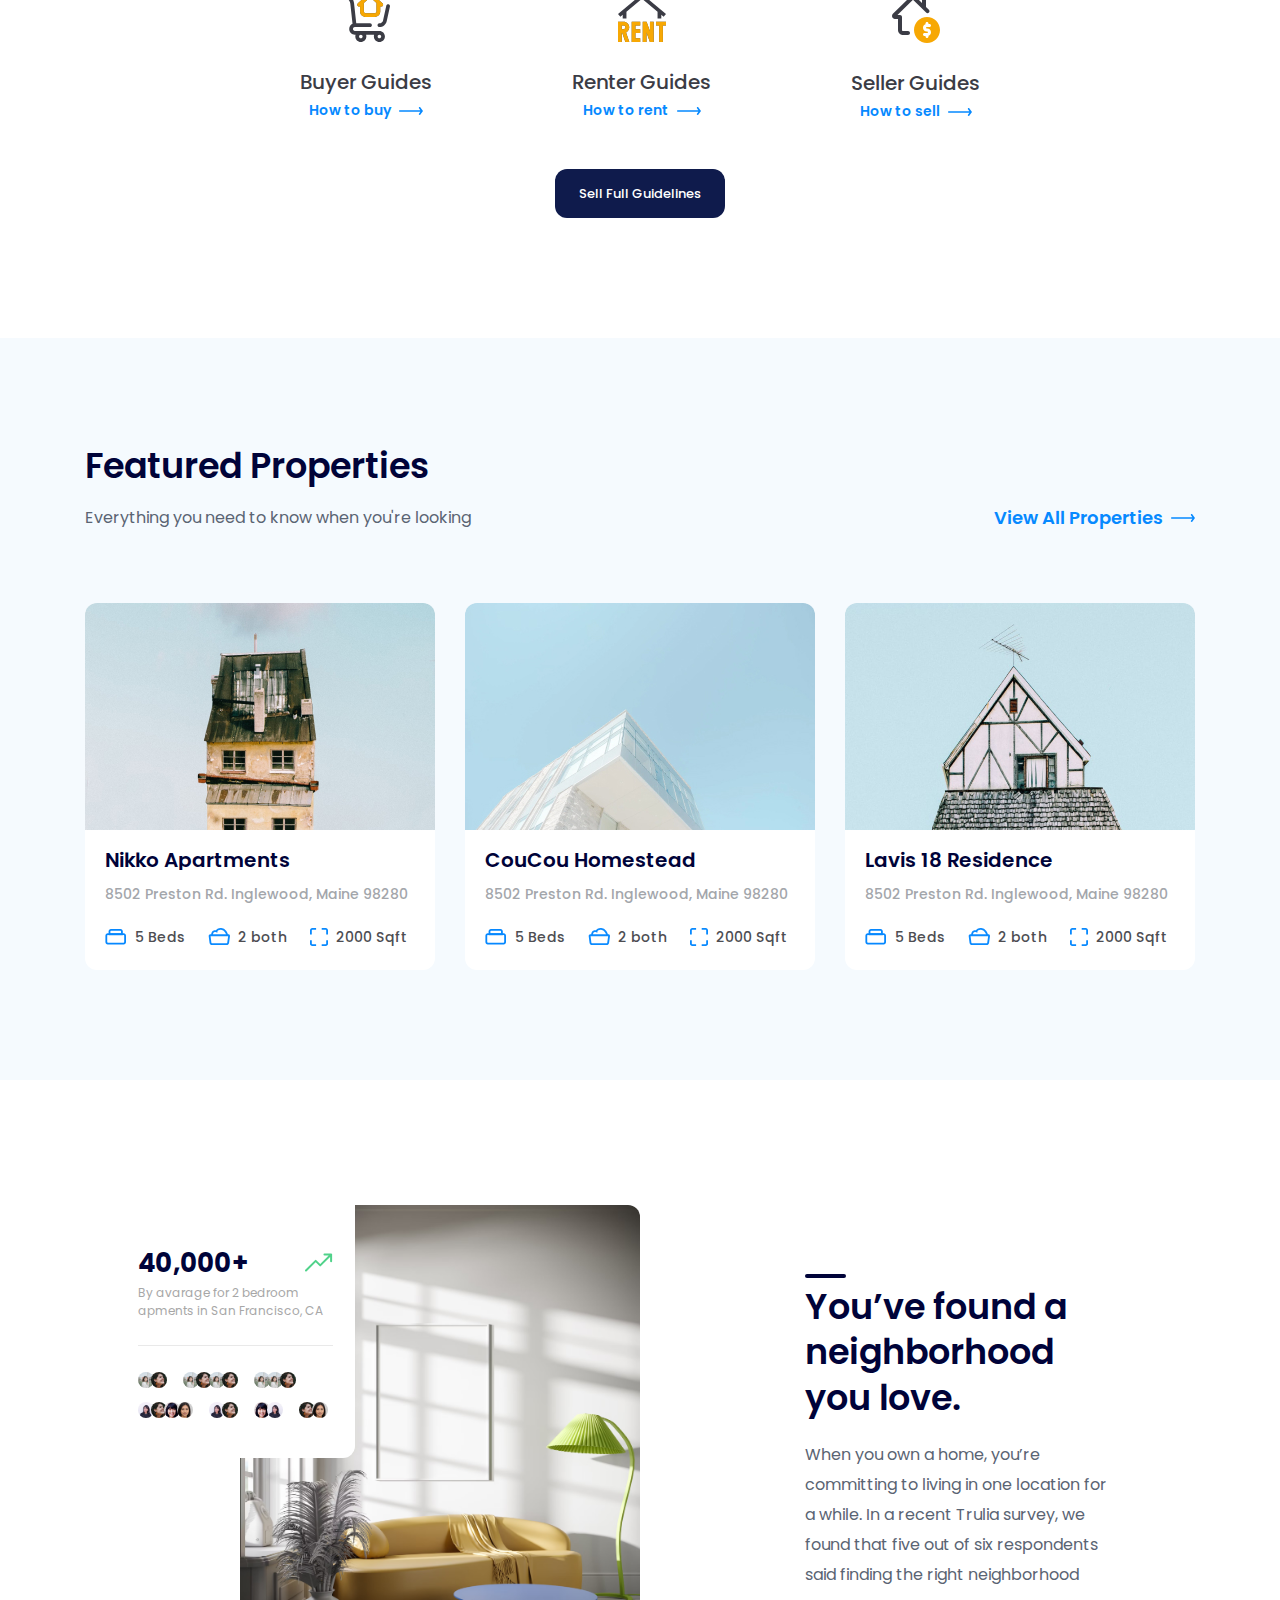
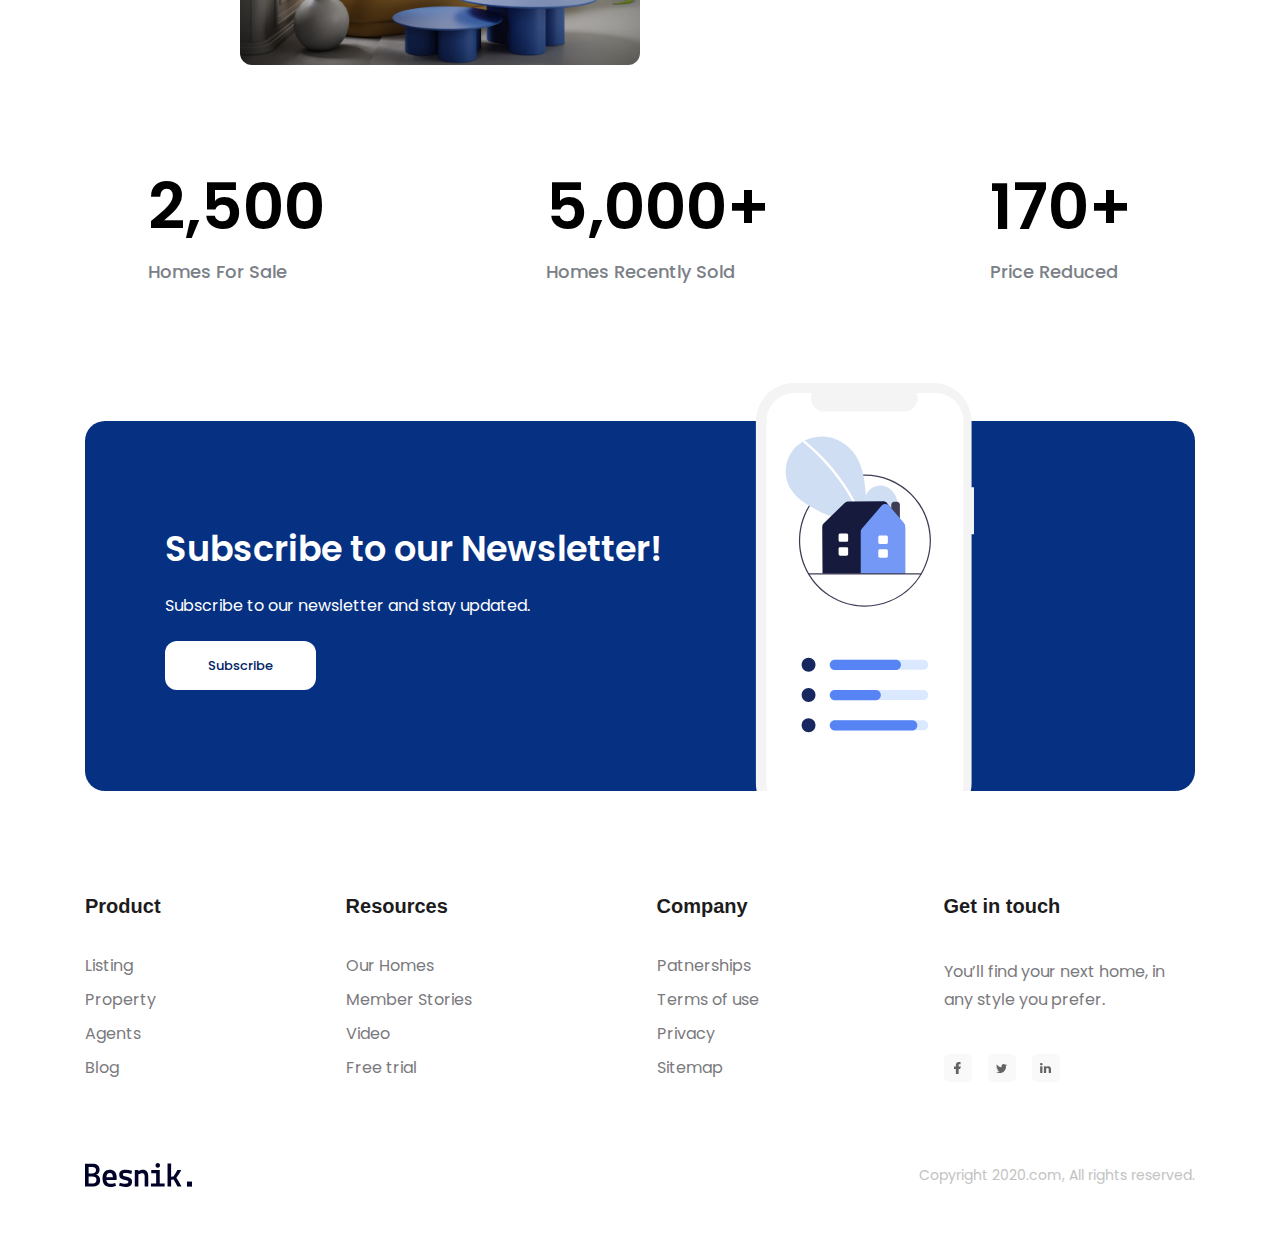
==== commit 363cb1f9: "fix navbar" ====
--- a/index.html
+++ b/index.html
@@ -13,7 +13,7 @@
         <link rel="stylesheet" href="./assets/css/style.css" />
     </head>
     <body>
-        <main>
+        <main id="home">
             <header class="fixed-header">
                 <div class="content">
                     <nav class="navbar">
@@ -21,11 +21,11 @@
                         <a href="/"><img src="./assets/img/Logo.svg" alt="Besnik." /></a>
                         <!-- Navigation -->
                         <ul>
-                            <li><a href="#!">Home</a></li>
-                            <li><a href="#!">Features</a></li>
-                            <li><a href="#!">Services</a></li>
-                            <li><a href="#!">Resources</a></li>
-                            <li><a href="#!">Contact</a></li>
+                            <li><a href="#home">Home</a></li>
+                            <li><a href="#service">Services</a></li>
+                            <li><a href="#featured">Features</a></li>
+                            <li><a href="#resource">Resources</a></li>
+                            <li><a href="#contact">Contact</a></li>
                         </ul>
                         <!-- Action -->
                         <div class="actions">
@@ -61,7 +61,7 @@
                 </div>
             </div>
             <!-- Client  -->
-            <div class="clients">
+            <div class="clients" id="service">
                 <div class="content">
                     <div class="row">
                         <!-- Logo -->
@@ -168,7 +168,7 @@
                 </div>
             </div>
             <!-- Featured -->
-            <div class="featured">
+            <div class="featured" id="featured">
                 <div class="content">
                     <header>
                         <h2 class="title">Featured Properties</h2>
@@ -301,7 +301,7 @@
                 </div>
             </div>
             <!-- Stats -->
-            <div class="stats">
+            <div class="stats" id="resource">
                 <div class="content">
                     <div class="row">
                         <div class="img-block">
@@ -473,7 +473,7 @@
                 </div>
             </div>
             <!-- Subscription -->
-            <div class="subscription">
+            <div class="subscription" id="contact">
                 <div class="content">
                     <div class="body">
                         <div class="info">
@@ -494,7 +494,7 @@
                 </div>
             </div>
             <!-- Footer -->
-            <div class="footer">
+            <div class="footer" >
                 <div class="content">
                     <div class="row row-top">
                         <!-- Product column -->
--- a/assets/css/style.css
+++ b/assets/css/style.css
@@ -3,6 +3,10 @@
 }
 :root {
     --primary-color: #0f1b4c;
+}
+html,
+body {
+    scroll-behavior: smooth;
 }
 html {
     font-size: 62.5%;
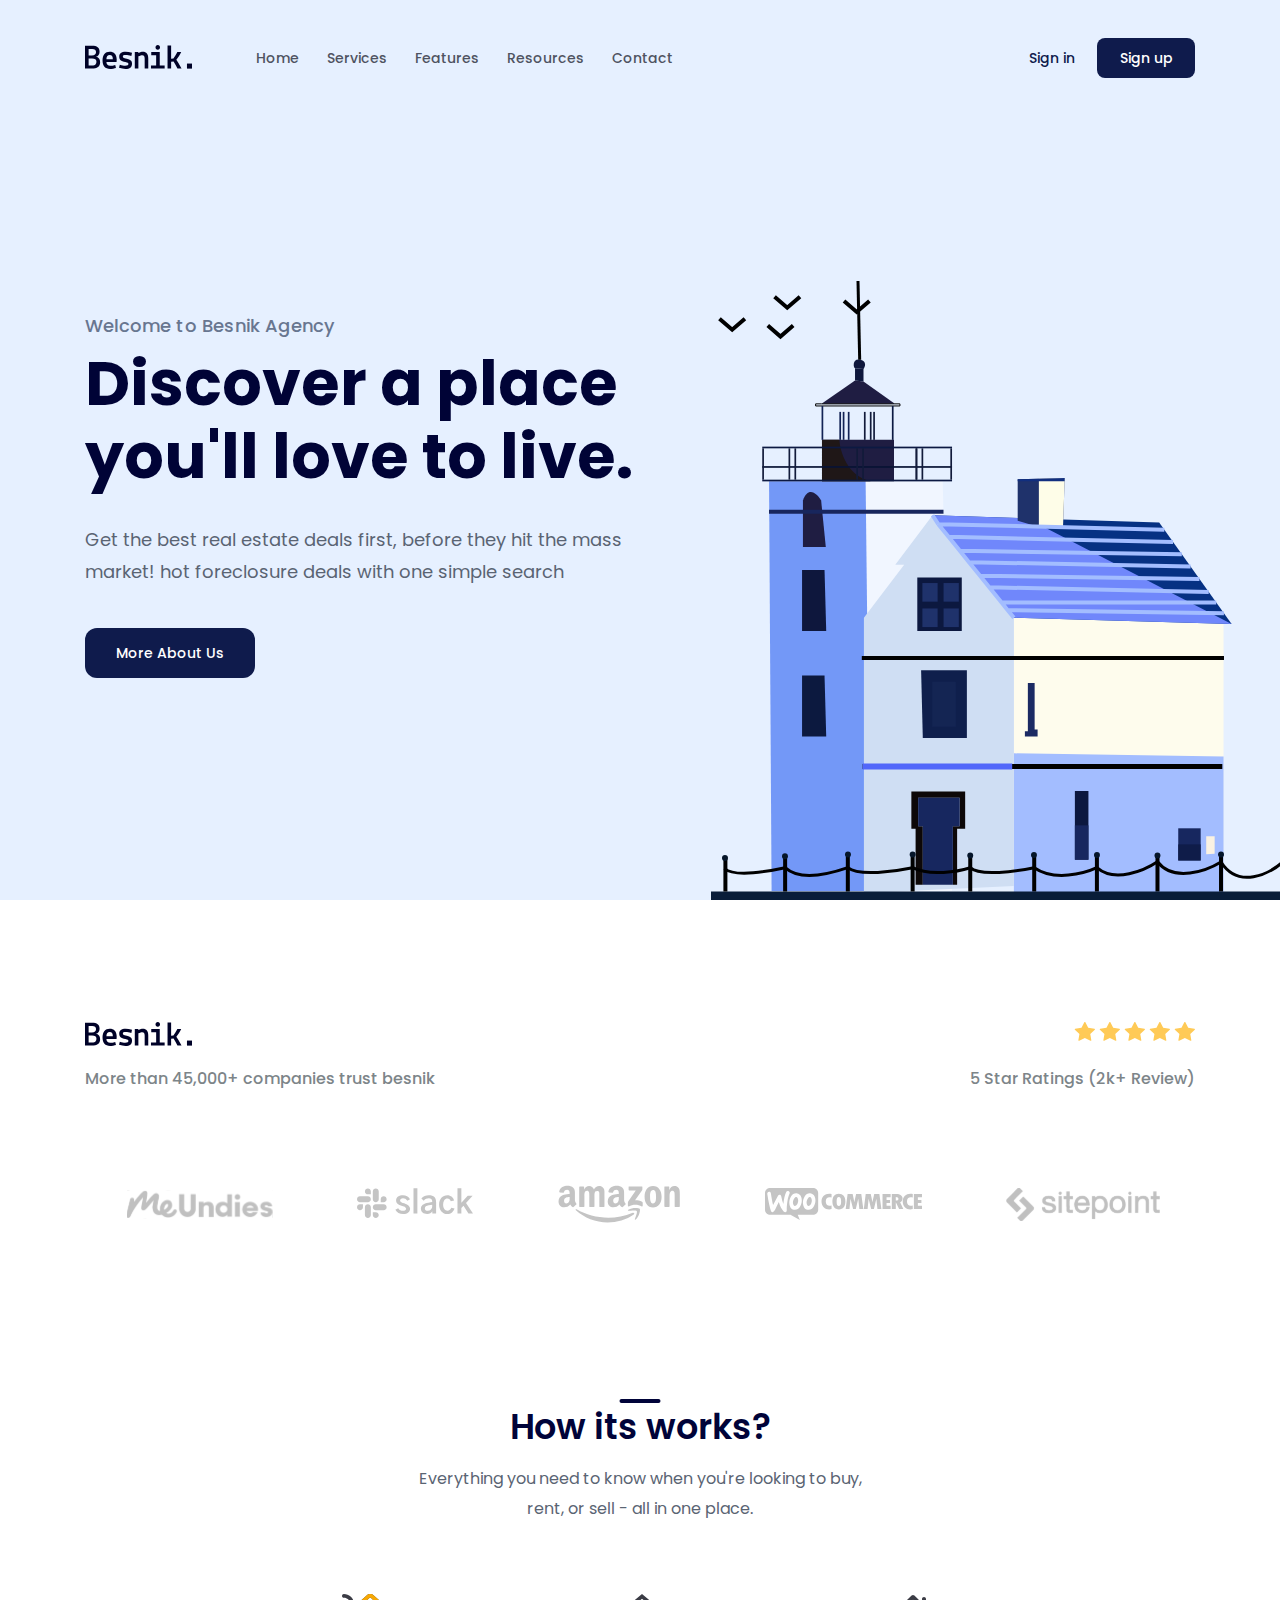
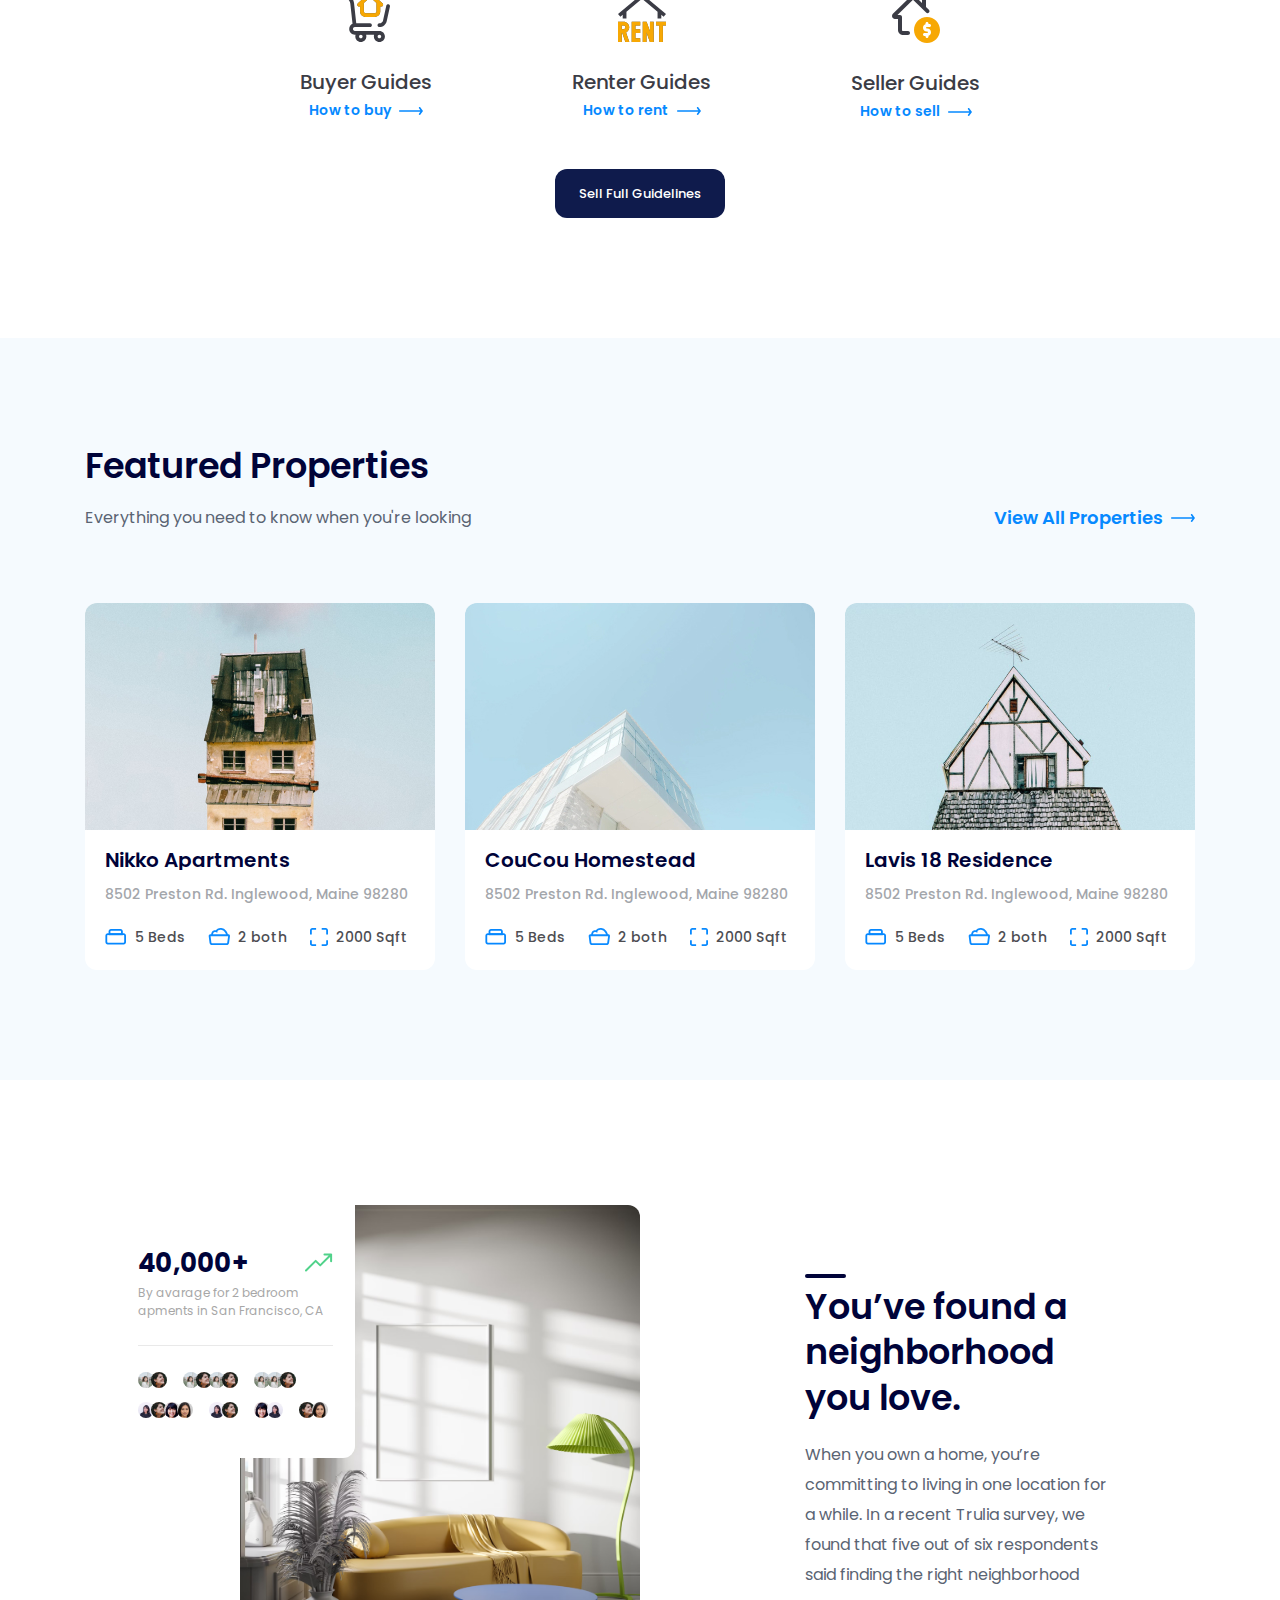
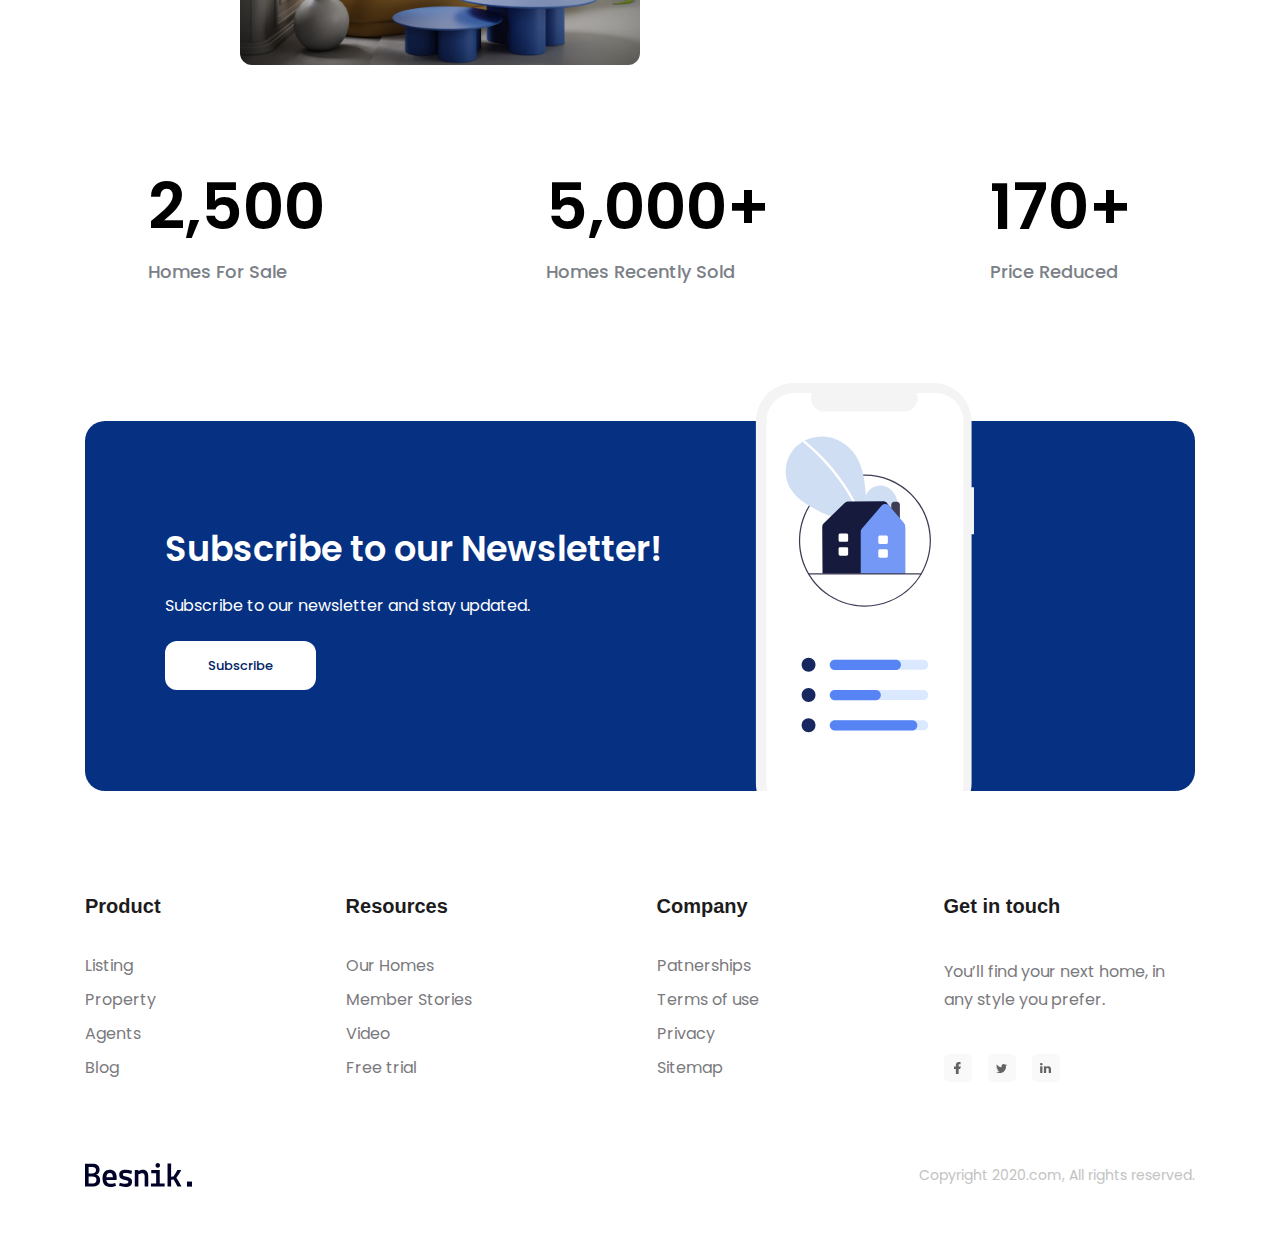
==== commit 527544b1: "chỉnh sữa hero" ====
--- a/index.html
+++ b/index.html
@@ -18,7 +18,7 @@
                 <div class="content">
                     <nav class="navbar">
                         <!-- Logo -->
-                        <a href="/"><img src="./assets/img/Logo.svg" alt="Besnik." /></a>
+                        <a href="#"><img src="./assets/img/Logo.svg" alt="Besnik." /></a>
                         <!-- Navigation -->
                         <ul>
                             <li><a href="#home">Home</a></li>
@@ -38,7 +38,7 @@
             <!-- Header -->
             <div class="hero-wrap">
                 <div class="content">
-                    <div class="hero">
+                    
                         <div class="info">
                             <p class="sub-title">Welcome to Besnik Agency</p>
                             <h1 class="title">
@@ -57,7 +57,7 @@
                             alt="Discover a place you'll love to live."
                             class="hero-img"
                         />
-                    </div>
+                    
                 </div>
             </div>
             <!-- Client  -->
--- a/assets/css/style.css
+++ b/assets/css/style.css
@@ -61,6 +61,7 @@
     position: relative;
     display: flex;
     flex-direction: column;
+    justify-content: center;
 }
 .navbar {
     display: flex;
@@ -94,27 +95,25 @@
     margin-left: 18px;
     border-radius: 8px;
 }
-.hero {
-    margin-top: 130px;
-}
-.hero .info {
+
+.hero-wrap .info {
     width: 51%;
 }
-.hero .sub-title {
+.hero-wrap .sub-title {
     font-weight: 500;
     font-size: 1.8rem;
     line-height: 1.5;
     letter-spacing: 0.01em;
     color: #687690;
 }
-.hero .title {
+.hero-wrap .title {
     font-weight: 700;
     font-size: 6.2rem;
     line-height: 1.19;
     color: #000336;
     margin-top: 8px;
 }
-.hero .desc {
+.hero-wrap .desc {
     font-weight: 400;
     font-size: 1.8rem;
     line-height: 1.78;
